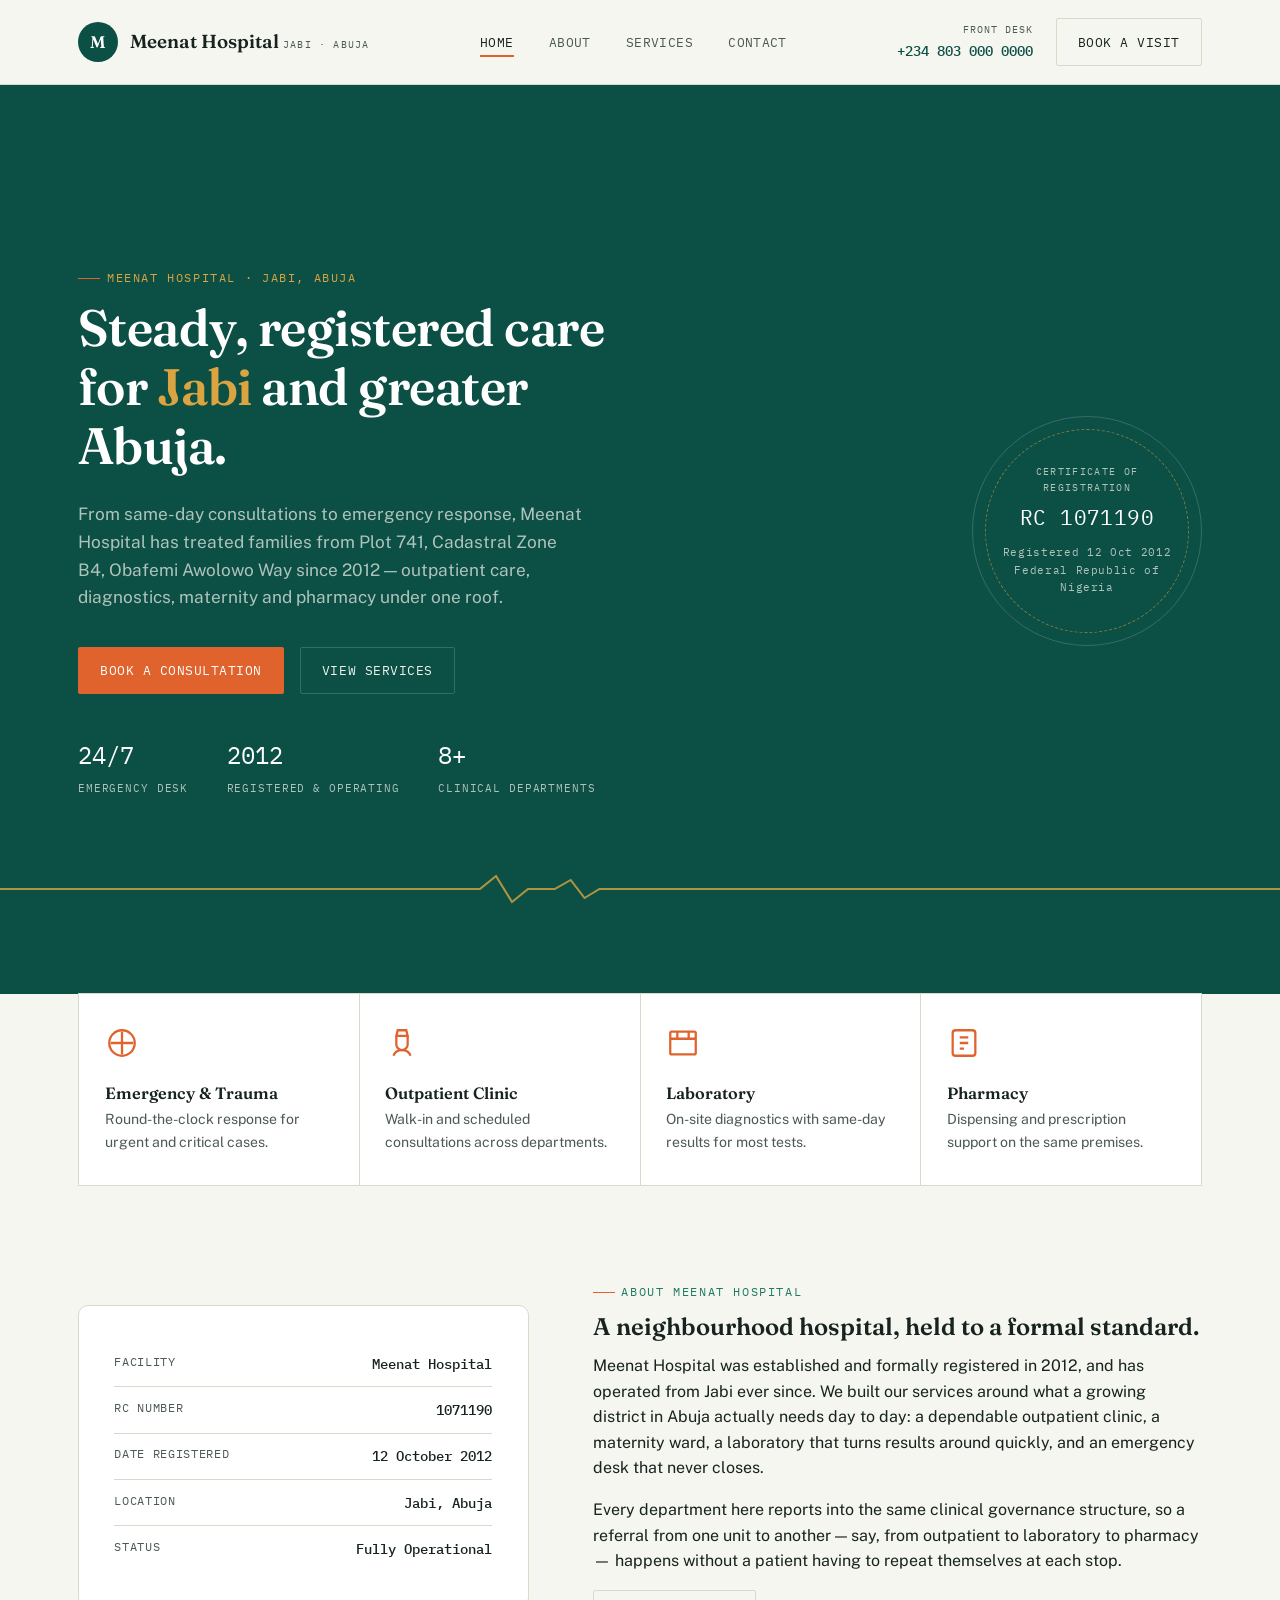
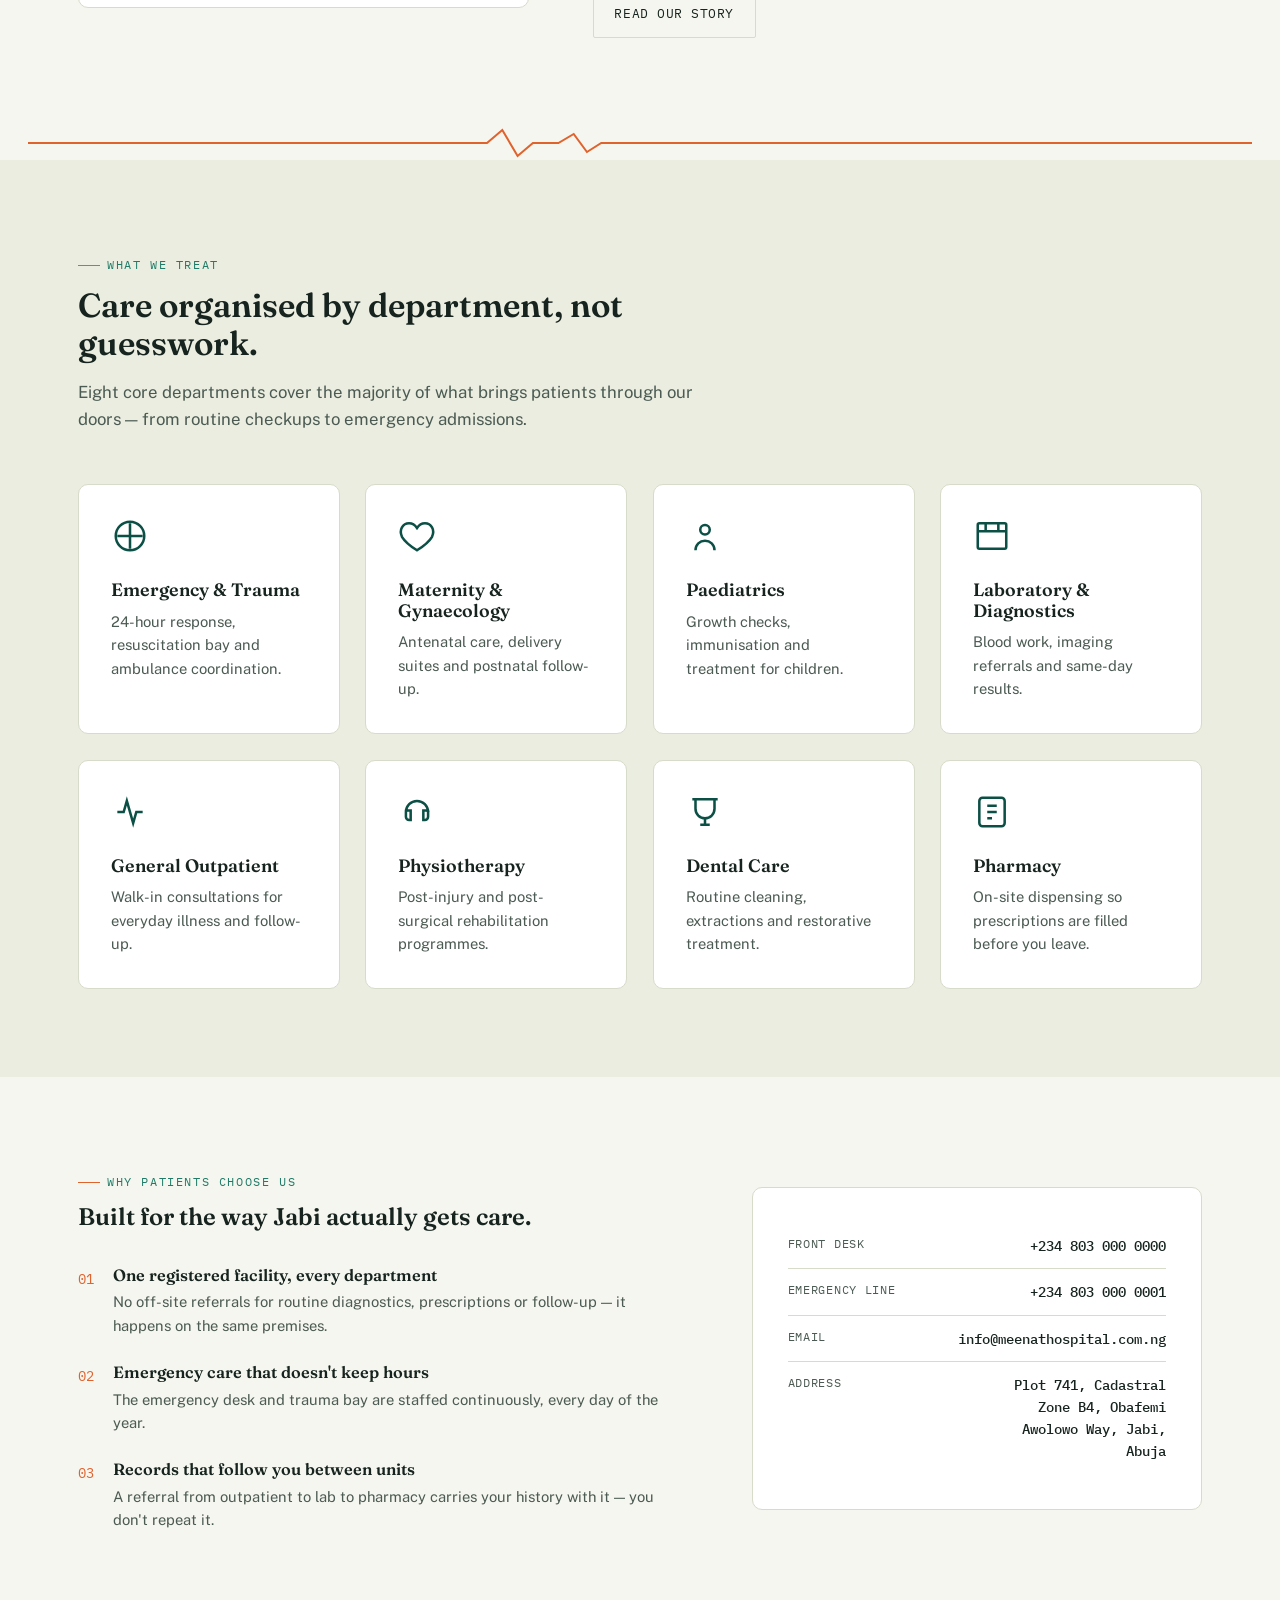
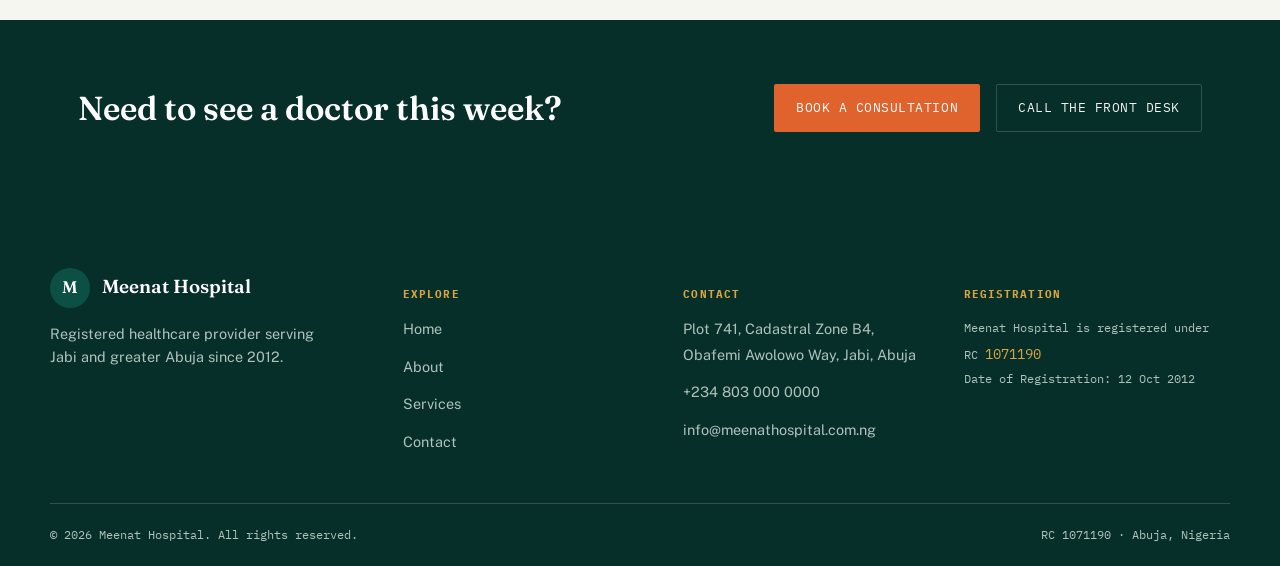
==== index.html @ 217bd92e "Add files via upload" ====
<!DOCTYPE html>
<html lang="en">
<head>
<meta charset="UTF-8">
<meta name="viewport" content="width=device-width, initial-scale=1.0">
<title>Meenat Hospital — Registered Healthcare in Jabi, Abuja</title>
<meta name="description" content="Meenat Hospital (RC 1071190) provides outpatient, emergency, maternity and diagnostic care from Plot 741, Cadastral Zone B4, Obafemi Awolowo Way, Jabi, Abuja.">
<link rel="preconnect" href="https://fonts.googleapis.com">
<link rel="preconnect" href="https://fonts.gstatic.com" crossorigin>
<link href="https://fonts.googleapis.com/css2?family=Fraunces:opsz,wght@9..144,500;9..144,600;9..144,700&family=Public+Sans:wght@400;500;600&family=IBM+Plex+Mono:wght@400;500&display=swap" rel="stylesheet">
<link rel="stylesheet" href="css/style.css">
</head>
<body>

<!-- ============ HEADER ============ -->
<header class="site-header">
  <div class="container">
    <a href="index.html" class="brand">
      <span class="brand-mark">M</span>
      <span class="brand-text">
        <span class="brand-name">Meenat Hospital</span>
        <span class="brand-sub">Jabi · Abuja</span>
      </span>
    </a>
    <nav class="main-nav" id="main-nav">
      <ul>
        <li><a href="index.html" aria-current="page">Home</a></li>
        <li><a href="about.html">About</a></li>
        <li><a href="services.html">Services</a></li>
        <li><a href="contact.html">Contact</a></li>
      </ul>
    </nav>
    <div class="header-actions">
      <div class="header-phone">
        <span class="label">Front Desk</span>
        <!-- PLACEHOLDER phone — replace with your real line -->
        <span class="value">+234 803 000 0000</span>
      </div>
      <a href="contact.html" class="btn btn-outline light">Book a Visit</a>
      <button class="nav-toggle" aria-label="Toggle menu" aria-expanded="false" aria-controls="main-nav">
        <span></span><span></span><span></span>
      </button>
    </div>
  </div>
</header>

<!-- ============ HERO ============ -->
<section class="hero">
  <div class="container">
    <div class="hero-copy">
      <span class="eyebrow on-deep">Meenat Hospital · Jabi, Abuja</span>
      <h1>Steady, registered care for <em>Jabi</em> and greater Abuja.</h1>
      <p class="hero-lede">From same-day consultations to emergency response, Meenat Hospital has treated families from Plot 741, Cadastral Zone B4, Obafemi Awolowo Way since 2012 — outpatient care, diagnostics, maternity and pharmacy under one roof.</p>
      <div class="hero-actions">
        <a href="contact.html" class="btn btn-primary">Book a Consultation</a>
        <a href="services.html" class="btn btn-outline">View Services</a>
      </div>
      <div class="hero-meta">
        <div><span class="n">24/7</span><span class="l">Emergency Desk</span></div>
        <div><span class="n">2012</span><span class="l">Registered &amp; Operating</span></div>
        <div><span class="n">8+</span><span class="l">Clinical Departments</span></div>
      </div>
    </div>
    <div class="hero-illustration">
      <div class="seal">
        <div class="seal-inner">
          <span class="top">Certificate of Registration</span>
          <span class="rc">RC 1071190</span>
          <span class="rule"></span>
          <span class="date">Registered 12 Oct 2012<br>Federal Republic of Nigeria</span>
        </div>
      </div>
    </div>
  </div>
  <div class="ecg-divider on-deep">
    <svg viewBox="0 0 1200 34" preserveAspectRatio="none"><path d="M0 17 H420 L450 17 L465 4 L480 30 L495 17 L520 17 L535 8 L548 26 L562 17 H1200" fill="none" stroke="currentColor" stroke-width="2"/></svg>
  </div>
</section>

<!-- ============ QUICK SERVICES STRIP ============ -->
<section style="padding:0;">
  <div class="container" style="padding-top:0;padding-bottom:0;">
    <div class="strip" style="transform:translateY(-1px);">
      <div class="strip-item">
        <svg class="ic" viewBox="0 0 24 24" fill="none" stroke="currentColor" stroke-width="1.6"><path d="M12 4v16M4 12h16"/><circle cx="12" cy="12" r="9"/></svg>
        <h4>Emergency &amp; Trauma</h4>
        <p>Round-the-clock response for urgent and critical cases.</p>
      </div>
      <div class="strip-item">
        <svg class="ic" viewBox="0 0 24 24" fill="none" stroke="currentColor" stroke-width="1.6"><path d="M9 3h6l1 4H8l1-4Z"/><path d="M8 7v6a4 4 0 0 0 8 0V7"/><path d="M6 21c1-3 3-4 6-4s5 1 6 4"/></svg>
        <h4>Outpatient Clinic</h4>
        <p>Walk-in and scheduled consultations across departments.</p>
      </div>
      <div class="strip-item">
        <svg class="ic" viewBox="0 0 24 24" fill="none" stroke="currentColor" stroke-width="1.6"><rect x="3" y="4" width="18" height="16" rx="1"/><path d="M3 9h18M8 4v5M16 4v5"/></svg>
        <h4>Laboratory</h4>
        <p>On-site diagnostics with same-day results for most tests.</p>
      </div>
      <div class="strip-item">
        <svg class="ic" viewBox="0 0 24 24" fill="none" stroke="currentColor" stroke-width="1.6"><rect x="4" y="3" width="16" height="18" rx="2"/><path d="M9 8h6M9 12h6M9 16h3"/></svg>
        <h4>Pharmacy</h4>
        <p>Dispensing and prescription support on the same premises.</p>
      </div>
    </div>
  </div>
</section>

<!-- ============ ABOUT PREVIEW ============ -->
<section>
  <div class="container split">
    <div class="split-visual">
      <div class="plaque">
        <div class="row"><span class="k">Facility</span><span class="v">Meenat Hospital</span></div>
        <div class="row"><span class="k">RC Number</span><span class="v">1071190</span></div>
        <div class="row"><span class="k">Date Registered</span><span class="v">12 October 2012</span></div>
        <div class="row"><span class="k">Location</span><span class="v">Jabi, Abuja</span></div>
        <div class="row"><span class="k">Status</span><span class="v">Fully Operational</span></div>
      </div>
    </div>
    <div class="split-content">
      <span class="eyebrow">About Meenat Hospital</span>
      <h2>A neighbourhood hospital, held to a formal standard.</h2>
      <p>Meenat Hospital was established and formally registered in 2012, and has operated from Jabi ever since. We built our services around what a growing district in Abuja actually needs day to day: a dependable outpatient clinic, a maternity ward, a laboratory that turns results around quickly, and an emergency desk that never closes.</p>
      <p>Every department here reports into the same clinical governance structure, so a referral from one unit to another — say, from outpatient to laboratory to pharmacy — happens without a patient having to repeat themselves at each stop.</p>
      <a href="about.html" class="btn btn-outline light">Read Our Story</a>
    </div>
  </div>
</section>

<div class="ecg-divider" style="padding:0 28px;"><svg viewBox="0 0 1200 34" preserveAspectRatio="none"><path d="M0 17 H420 L450 17 L465 4 L480 30 L495 17 L520 17 L535 8 L548 26 L562 17 H1200" fill="none" stroke="currentColor" stroke-width="2"/></svg></div>

<!-- ============ SERVICES GRID ============ -->
<section class="section-alt">
  <div class="container">
    <div class="section-head">
      <span class="eyebrow">What We Treat</span>
      <h2>Care organised by department, not guesswork.</h2>
      <p>Eight core departments cover the majority of what brings patients through our doors — from routine checkups to emergency admissions.</p>
    </div>
    <div class="grid grid-4">
      <div class="card">
        <svg class="ic" viewBox="0 0 24 24" fill="none" stroke="currentColor" stroke-width="1.6"><path d="M12 4v16M4 12h16"/><circle cx="12" cy="12" r="9"/></svg>
        <h3>Emergency &amp; Trauma</h3>
        <p>24-hour response, resuscitation bay and ambulance coordination.</p>
      </div>
      <div class="card">
        <svg class="ic" viewBox="0 0 24 24" fill="none" stroke="currentColor" stroke-width="1.6"><path d="M12 21s-7-4.35-9.5-8.5C.5 8 3 4 7 4c2 0 4 1.5 5 3 1-1.5 3-3 5-3 4 0 6.5 4 4.5 8.5C19 16.65 12 21 12 21Z"/></svg>
        <h3>Maternity &amp; Gynaecology</h3>
        <p>Antenatal care, delivery suites and postnatal follow-up.</p>
      </div>
      <div class="card">
        <svg class="ic" viewBox="0 0 24 24" fill="none" stroke="currentColor" stroke-width="1.6"><circle cx="12" cy="8" r="3"/><path d="M6 21c0-3.5 2.7-6 6-6s6 2.5 6 6"/></svg>
        <h3>Paediatrics</h3>
        <p>Growth checks, immunisation and treatment for children.</p>
      </div>
      <div class="card">
        <svg class="ic" viewBox="0 0 24 24" fill="none" stroke="currentColor" stroke-width="1.6"><rect x="3" y="4" width="18" height="16" rx="1"/><path d="M3 9h18M8 4v5M16 4v5"/></svg>
        <h3>Laboratory &amp; Diagnostics</h3>
        <p>Blood work, imaging referrals and same-day results.</p>
      </div>
      <div class="card">
        <svg class="ic" viewBox="0 0 24 24" fill="none" stroke="currentColor" stroke-width="1.6"><path d="M4 12h4l2-7 4 14 2-7h4"/></svg>
        <h3>General Outpatient</h3>
        <p>Walk-in consultations for everyday illness and follow-up.</p>
      </div>
      <div class="card">
        <svg class="ic" viewBox="0 0 24 24" fill="none" stroke="currentColor" stroke-width="1.6"><path d="M5 12a7 7 0 0 1 14 0M5 12v3a2 2 0 0 0 2 2h1v-6H6a1 1 0 0 0-1 1Z"/><path d="M19 12v3a2 2 0 0 1-2 2h-1v-6h2a1 1 0 0 1 1 1Z"/></svg>
        <h3>Physiotherapy</h3>
        <p>Post-injury and post-surgical rehabilitation programmes.</p>
      </div>
      <div class="card">
        <svg class="ic" viewBox="0 0 24 24" fill="none" stroke="currentColor" stroke-width="1.6"><path d="M4 4h16M6 4v6a6 6 0 0 0 12 0V4M9 20h6M12 16v4"/></svg>
        <h3>Dental Care</h3>
        <p>Routine cleaning, extractions and restorative treatment.</p>
      </div>
      <div class="card">
        <svg class="ic" viewBox="0 0 24 24" fill="none" stroke="currentColor" stroke-width="1.6"><rect x="4" y="3" width="16" height="18" rx="2"/><path d="M9 8h6M9 12h6M9 16h3"/></svg>
        <h3>Pharmacy</h3>
        <p>On-site dispensing so prescriptions are filled before you leave.</p>
      </div>
    </div>
  </div>
</section>

<!-- ============ WHY / VALUES ============ -->
<section>
  <div class="container split reverse">
    <div class="split-content">
      <span class="eyebrow">Why Patients Choose Us</span>
      <h2>Built for the way Jabi actually gets care.</h2>
      <div class="grid" style="margin-top:2.2rem; gap:1.6rem;">
        <div class="value">
          <span class="num">01</span>
          <div><h4>One registered facility, every department</h4><p>No off-site referrals for routine diagnostics, prescriptions or follow-up — it happens on the same premises.</p></div>
        </div>
        <div class="value">
          <span class="num">02</span>
          <div><h4>Emergency care that doesn't keep hours</h4><p>The emergency desk and trauma bay are staffed continuously, every day of the year.</p></div>
        </div>
        <div class="value">
          <span class="num">03</span>
          <div><h4>Records that follow you between units</h4><p>A referral from outpatient to lab to pharmacy carries your history with it — you don't repeat it.</p></div>
        </div>
      </div>
    </div>
    <div class="split-visual">
      <div class="plaque">
        <div class="row"><span class="k">Front Desk</span><span class="v">+234 803 000 0000</span></div>
        <div class="row"><span class="k">Emergency Line</span><span class="v">+234 803 000 0001</span></div>
        <div class="row"><span class="k">Email</span><span class="v">info@meenathospital.com.ng</span></div>
        <div class="row"><span class="k">Address</span><span class="v" style="max-width:190px;">Plot 741, Cadastral Zone B4, Obafemi Awolowo Way, Jabi, Abuja</span></div>
      </div>
    </div>
  </div>
</section>

<!-- ============ CTA BAND ============ -->
<section class="cta-band" style="padding:0;">
  <div class="container">
    <h2>Need to see a doctor this week?</h2>
    <div class="cta-band-actions">
      <a href="contact.html" class="btn btn-primary">Book a Consultation</a>
      <a href="tel:+2348030000000" class="btn btn-outline">Call the Front Desk</a>
    </div>
  </div>
</section>

<!-- ============ FOOTER ============ -->
<footer class="site-footer">
  <div class="container footer-top">
    <div class="footer-brand">
      <a href="index.html" class="brand"><span class="brand-mark">M</span><span class="brand-text"><span class="brand-name">Meenat Hospital</span></span></a>
      <p>Registered healthcare provider serving Jabi and greater Abuja since 2012.</p>
    </div>
    <div class="footer-col">
      <h5>Explore</h5>
      <ul>
        <li><a href="index.html">Home</a></li>
        <li><a href="about.html">About</a></li>
        <li><a href="services.html">Services</a></li>
        <li><a href="contact.html">Contact</a></li>
      </ul>
    </div>
    <div class="footer-col">
      <h5>Contact</h5>
      <ul>
        <li><span>Plot 741, Cadastral Zone B4,<br>Obafemi Awolowo Way, Jabi, Abuja</span></li>
        <li><a href="tel:+2348030000000">+234 803 000 0000</a></li>
        <li><a href="mailto:info@meenathospital.com.ng">info@meenathospital.com.ng</a></li>
      </ul>
    </div>
    <div class="footer-col">
      <h5>Registration</h5>
      <p class="footer-seal">Meenat Hospital is registered under<br>RC <span class="rc">1071190</span><br>Date of Registration: 12 Oct 2012</p>
    </div>
  </div>
  <div class="container footer-bottom">
    <span>© 2026 Meenat Hospital. All rights reserved.</span>
    <span>RC 1071190 · Abuja, Nigeria</span>
  </div>
</footer>

<script src="js/main.js"></script>
</body>
</html>
---- css/style.css ----
/* ============================================================
   MEENAT HOSPITAL — Design tokens
   Display: Fraunces / Body: Public Sans / Utility: IBM Plex Mono
   ============================================================ */

:root{
  --bg:            #F5F6EF;
  --bg-panel:      #FFFFFF;
  --bg-alt:        #EAEDE0;
  --bg-deep:       #0B4F45;
  --bg-deeper:     #072F29;

  --ink:           #16231E;
  --ink-soft:      #4B5A52;
  --ink-on-deep:   #EFF3EC;
  --ink-on-deep-soft: #AFC3BB;

  --primary:       #0B4F45;
  --primary-light: #1F7A67;
  --accent:        #E0632E;
  --accent-deep:   #B94A20;
  --gold:          #D9A441;

  --line:          #D7DBC9;
  --line-on-deep:  rgba(239,243,236,0.18);

  --font-display:  'Fraunces', Georgia, 'Times New Roman', serif;
  --font-body:     'Public Sans', -apple-system, BlinkMacSystemFont, 'Segoe UI', sans-serif;
  --font-mono:     'IBM Plex Mono', 'Courier New', monospace;

  --radius-sm: 4px;
  --radius-md: 10px;
  --container: 1180px;
}

*, *::before, *::after{ box-sizing:border-box; }
html{ scroll-behavior:smooth; }
body{
  margin:0;
  background:var(--bg);
  color:var(--ink);
  font-family:var(--font-body);
  font-size:16px;
  line-height:1.6;
  -webkit-font-smoothing:antialiased;
}
img{ max-width:100%; display:block; }
a{ color:inherit; text-decoration:none; }
ul{ margin:0; padding:0; list-style:none; }
h1,h2,h3,h4{ font-family:var(--font-display); margin:0 0 .5em; font-weight:600; line-height:1.15; color:var(--ink); }
p{ margin:0 0 1em; }
.container{ max-width:var(--container); margin:0 auto; padding:0 28px; }

:focus-visible{ outline:3px solid var(--accent); outline-offset:3px; }

@media (prefers-reduced-motion: reduce){
  *{ animation-duration:.001ms !important; animation-iteration-count:1 !important; transition-duration:.001ms !important; scroll-behavior:auto !important; }
}

/* -------------------- Eyebrow / mono labels -------------------- */
.eyebrow{
  font-family:var(--font-mono);
  font-size:.72rem;
  letter-spacing:.14em;
  text-transform:uppercase;
  color:var(--primary-light);
  display:inline-flex;
  align-items:center;
  gap:.6em;
  margin-bottom:1em;
}
.eyebrow::before{
  content:"";
  width:22px; height:1px;
  background:var(--accent);
  display:inline-block;
}
.eyebrow.on-deep{ color:var(--gold); }

/* -------------------- Buttons -------------------- */
.btn{
  display:inline-flex;
  align-items:center;
  gap:.6em;
  font-family:var(--font-mono);
  font-size:.82rem;
  letter-spacing:.04em;
  text-transform:uppercase;
  padding:.95em 1.6em;
  border-radius:2px;
  border:1px solid transparent;
  cursor:pointer;
  transition:transform .15s ease, background .15s ease, color .15s ease, border-color .15s ease;
}
.btn-primary{ background:var(--accent); color:#fff; }
.btn-primary:hover{ background:var(--accent-deep); transform:translateY(-1px); }
.btn-outline{ background:transparent; border-color:var(--line-on-deep); color:var(--ink-on-deep); }
.btn-outline:hover{ border-color:var(--gold); color:var(--gold); }
.btn-outline.light{ border-color:var(--line); color:var(--ink); }
.btn-outline.light:hover{ border-color:var(--primary); color:var(--primary); }

/* ============================================================
   HEADER
   ============================================================ */
.site-header{
  position:sticky; top:0; z-index:50;
  background:rgba(245,246,239,0.92);
  backdrop-filter:blur(8px);
  border-bottom:1px solid var(--line);
}
.site-header .container{
  display:flex; align-items:center; justify-content:space-between;
  height:84px;
}
.brand{ display:flex; align-items:center; gap:12px; }
.brand-mark{
  width:40px; height:40px; border-radius:50%;
  background:var(--primary);
  color:#fff;
  display:flex; align-items:center; justify-content:center;
  font-family:var(--font-display); font-weight:600; font-size:1.05rem;
  flex-shrink:0;
}
.brand-text{ line-height:1.1; }
.brand-name{ font-family:var(--font-display); font-weight:600; font-size:1.18rem; color:var(--ink); }
.brand-sub{ font-family:var(--font-mono); font-size:.63rem; letter-spacing:.12em; text-transform:uppercase; color:var(--ink-soft); }

.main-nav ul{ display:flex; gap:2.2rem; align-items:center; }
.main-nav a{
  font-family:var(--font-mono); font-size:.8rem; letter-spacing:.03em; text-transform:uppercase;
  color:var(--ink-soft);
  position:relative;
  padding:6px 0;
}
.main-nav a::after{
  content:""; position:absolute; left:0; bottom:0; height:2px; width:0;
  background:var(--accent); transition:width .2s ease;
}
.main-nav a:hover, .main-nav a[aria-current="page"]{ color:var(--ink); }
.main-nav a:hover::after, .main-nav a[aria-current="page"]::after{ width:100%; }

.header-actions{ display:flex; align-items:center; gap:1.4rem; }
.header-phone{ display:flex; flex-direction:column; text-align:right; }
.header-phone .label{ font-family:var(--font-mono); font-size:.63rem; letter-spacing:.1em; text-transform:uppercase; color:var(--ink-soft); }
.header-phone .value{ font-family:var(--font-mono); font-size:.9rem; color:var(--primary); font-weight:500; }

.nav-toggle{
  display:none; background:none; border:none; cursor:pointer;
  width:38px; height:38px; padding:8px; flex-direction:column; justify-content:space-between;
}
.nav-toggle span{ display:block; height:2px; background:var(--ink); border-radius:2px; }

@media (max-width: 900px){
  .main-nav{
    position:fixed; inset:84px 0 0 0; background:var(--bg);
    transform:translateX(100%); transition:transform .25s ease;
    overflow-y:auto; border-top:1px solid var(--line);
  }
  .main-nav.open{ transform:translateX(0); }
  .main-nav ul{ flex-direction:column; align-items:flex-start; gap:0; padding:24px 28px; }
  .main-nav li{ width:100%; border-bottom:1px solid var(--line); }
  .main-nav a{ display:block; padding:18px 0; font-size:.95rem; }
  .header-phone{ display:none; }
  .nav-toggle{ display:flex; }
}

/* ============================================================
   ECG DIVIDER — signature motif
   ============================================================ */
.ecg-divider{
  width:100%; height:34px; overflow:hidden;
  color:var(--accent);
}
.ecg-divider svg{ width:100%; height:100%; display:block; }
.ecg-divider.on-deep{ color:var(--gold); opacity:.8; }

/* ============================================================
   HERO
   ============================================================ */
.hero{
  background:var(--bg-deep);
  color:var(--ink-on-deep);
  position:relative;
  overflow:hidden;
}
.hero .container{
  display:grid; grid-template-columns:1.1fr .9fr; gap:64px; align-items:center;
  padding-top:88px; padding-bottom:72px;
}
.hero h1{
  color:#fff; font-size:clamp(2.3rem, 4vw, 3.4rem); letter-spacing:-.01em;
}
.hero h1 em{ color:var(--gold); font-style:normal; }
.hero-lede{ font-size:1.08rem; color:var(--ink-on-deep-soft); max-width:46ch; margin-bottom:2em;}
.hero-actions{ display:flex; gap:1rem; flex-wrap:wrap; margin-bottom:2.6em; }

.hero-meta{ display:flex; gap:2.4rem; flex-wrap:wrap; }
.hero-meta div{ font-family:var(--font-mono); }
.hero-meta .n{ font-size:1.5rem; color:#fff; display:block; }
.hero-meta .l{ font-size:.68rem; letter-spacing:.08em; text-transform:uppercase; color:var(--ink-on-deep-soft); }

/* Seal badge — signature element */
.seal{
  width:230px; height:230px;
  border:1px solid var(--line-on-deep);
  border-radius:50%;
  display:flex; align-items:center; justify-content:center;
  position:relative;
  margin-left:auto;
  flex-shrink:0;
}
.seal::before{
  content:"";
  position:absolute; inset:12px;
  border:1px dashed rgba(217,164,65,0.55);
  border-radius:50%;
}
.seal-inner{
  text-align:center; font-family:var(--font-mono); color:var(--gold);
  padding:0 22px;
}
.seal-inner .top{ font-size:.6rem; letter-spacing:.14em; text-transform:uppercase; display:block; margin-bottom:.6em; color:var(--ink-on-deep-soft); }
.seal-inner .rc{ font-size:1.3rem; color:#fff; display:block; letter-spacing:.02em; margin-bottom:.5em; }
.seal-inner .date{ font-size:.68rem; letter-spacing:.06em; display:block; color:var(--ink-on-deep-soft); }
.seal-inner .rule{ width:34px; height:1px; background:var(--gold); margin:.6em auto; opacity:.6; }

.hero-illustration{ position:relative; }

@media (max-width:960px){
  .hero .container{ grid-template-columns:1fr; padding-top:56px; padding-bottom:48px; gap:40px; }
  .seal{ margin:0 auto; width:190px; height:190px; }
  .hero-meta{ gap:1.6rem; }
}

/* Page hero (interior pages, shorter) */
.page-hero{
  background:var(--bg-deep); color:var(--ink-on-deep);
}
.page-hero .container{ padding:64px 28px 56px; }
.page-hero h1{ color:#fff; font-size:clamp(2rem,3.4vw,2.8rem); max-width:22ch; }
.page-hero p{ color:var(--ink-on-deep-soft); max-width:58ch; font-size:1.05rem; }
.breadcrumb{ font-family:var(--font-mono); font-size:.72rem; letter-spacing:.08em; text-transform:uppercase; color:var(--ink-on-deep-soft); margin-bottom:1.4em; }
.breadcrumb a{ color:var(--gold); }
.breadcrumb a:hover{ text-decoration:underline; }

/* ============================================================
   SECTIONS — general
   ============================================================ */
section{ padding:88px 0; }
.section-alt{ background:var(--bg-alt); }
.section-head{ max-width:640px; margin-bottom:3.2rem; }
.section-head h2{ font-size:clamp(1.7rem,2.6vw,2.3rem); }
.section-head p{ color:var(--ink-soft); font-size:1.05rem; }
.section-head.center{ margin-left:auto; margin-right:auto; text-align:center; }

@media (max-width:700px){
  section{ padding:56px 0; }
}

/* -------------------- Stat / quick-service strip -------------------- */
.strip{
  display:grid; grid-template-columns:repeat(4,1fr); gap:1px;
  background:var(--line); border:1px solid var(--line);
}
.strip-item{
  background:var(--bg-panel); padding:2rem 1.6rem;
}
.strip-item .ic{ width:34px; height:34px; color:var(--accent); margin-bottom:1em; }
.strip-item h4{ font-size:1.02rem; margin-bottom:.35em; }
.strip-item p{ font-size:.88rem; color:var(--ink-soft); margin:0; }
@media (max-width:900px){ .strip{ grid-template-columns:repeat(2,1fr); } }
@media (max-width:520px){ .strip{ grid-template-columns:1fr; } }

/* -------------------- About preview / split -------------------- */
.split{ display:grid; grid-template-columns:.85fr 1.15fr; gap:64px; align-items:center; }
.split.reverse{ grid-template-columns:1.15fr .85fr; }
.split.reverse .split-visual{ order:2; }
@media (max-width:900px){
  .split, .split.reverse{ grid-template-columns:1fr; gap:40px; }
  .split.reverse .split-visual{ order:0; }
}

.plaque{
  background:var(--bg-panel); border:1px solid var(--line); border-radius:var(--radius-md);
  padding:2.2rem; position:relative;
}
.plaque .row{ display:flex; justify-content:space-between; padding:.85em 0; border-bottom:1px solid var(--line); font-family:var(--font-mono); font-size:.86rem; }
.plaque .row:last-child{ border-bottom:none; }
.plaque .row .k{ color:var(--ink-soft); text-transform:uppercase; letter-spacing:.06em; font-size:.72rem; }
.plaque .row .v{ color:var(--ink); font-weight:500; text-align:right; }

/* -------------------- Cards: services / values -------------------- */
.grid{ display:grid; gap:1.6rem; }
.grid-3{ grid-template-columns:repeat(3,1fr); }
.grid-4{ grid-template-columns:repeat(4,1fr); }
@media (max-width:900px){ .grid-3,.grid-4{ grid-template-columns:repeat(2,1fr); } }
@media (max-width:560px){ .grid-3,.grid-4{ grid-template-columns:1fr; } }

.card{
  background:var(--bg-panel); border:1px solid var(--line); border-radius:var(--radius-md);
  padding:2rem; transition:border-color .2s ease, transform .2s ease;
}
.card:hover{ border-color:var(--primary-light); transform:translateY(-3px); }
.card .ic{ width:38px; height:38px; color:var(--primary); margin-bottom:1.1em; }
.card h3{ font-size:1.12rem; margin-bottom:.5em; }
.card p{ color:var(--ink-soft); font-size:.92rem; margin:0; }
.card .tag{ font-family:var(--font-mono); font-size:.65rem; letter-spacing:.1em; text-transform:uppercase; color:var(--accent); display:block; margin-bottom:.9em; }

/* -------------------- Timeline (about) -------------------- */
.timeline{ border-left:1px solid var(--line); padding-left:2.4rem; display:flex; flex-direction:column; gap:2.4rem; }
.timeline-item{ position:relative; }
.timeline-item::before{
  content:""; position:absolute; left:-2.55rem; top:.3rem;
  width:10px; height:10px; border-radius:50%; background:var(--accent); border:2px solid var(--bg);
  box-shadow:0 0 0 1px var(--accent);
}
.timeline-item .yr{ font-family:var(--font-mono); font-size:.8rem; color:var(--primary-light); letter-spacing:.06em; }
.timeline-item h4{ margin:.35em 0 .35em; font-size:1.08rem; }
.timeline-item p{ color:var(--ink-soft); margin:0; max-width:56ch; }

/* -------------------- Values grid -------------------- */
.value{ display:flex; gap:1.2rem; }
.value .num{ font-family:var(--font-mono); font-size:.85rem; color:var(--accent); flex-shrink:0; padding-top:.2em; }
.value h4{ font-size:1.02rem; margin-bottom:.35em; }
.value p{ color:var(--ink-soft); font-size:.92rem; margin:0; }

/* -------------------- CTA band -------------------- */
.cta-band{
  background:var(--bg-deeper); color:var(--ink-on-deep);
}
.cta-band .container{ padding:64px 28px; display:flex; align-items:center; justify-content:space-between; gap:2rem; flex-wrap:wrap; }
.cta-band h2{ color:#fff; font-size:clamp(1.5rem,2.6vw,2.1rem); margin:0; max-width:26ch; }
.cta-band-actions{ display:flex; gap:1rem; flex-wrap:wrap; }

/* ============================================================
   CONTACT PAGE
   ============================================================ */
.contact-grid{ display:grid; grid-template-columns:.9fr 1.1fr; gap:64px; }
@media (max-width:900px){ .contact-grid{ grid-template-columns:1fr; } }

.info-list{ display:flex; flex-direction:column; gap:1.8rem; }
.info-item{ display:flex; gap:1.1rem; }
.info-item .ic{ width:26px; height:26px; color:var(--accent); flex-shrink:0; margin-top:.15em; }
.info-item .k{ font-family:var(--font-mono); font-size:.68rem; letter-spacing:.1em; text-transform:uppercase; color:var(--ink-soft); margin-bottom:.3em; display:block; }
.info-item .v{ font-size:1.02rem; }
.info-item .v small{ display:block; color:var(--ink-soft); font-size:.82rem; margin-top:.2em; }

.map-frame{
  border:1px solid var(--line); border-radius:var(--radius-md); overflow:hidden;
  height:280px; margin-top:2rem;
}
.map-frame iframe{ width:100%; height:100%; border:0; filter:grayscale(0.15) contrast(1.02); }

.form-panel{ background:var(--bg-panel); border:1px solid var(--line); border-radius:var(--radius-md); padding:2.4rem; }
.form-row{ display:grid; grid-template-columns:1fr 1fr; gap:1.2rem; }
@media (max-width:520px){ .form-row{ grid-template-columns:1fr; } }
.field{ margin-bottom:1.3rem; }
.field label{ display:block; font-family:var(--font-mono); font-size:.7rem; letter-spacing:.08em; text-transform:uppercase; color:var(--ink-soft); margin-bottom:.55em; }
.field input, .field select, .field textarea{
  width:100%; padding:.85em 1em; border:1px solid var(--line); border-radius:4px;
  background:var(--bg); font-family:var(--font-body); font-size:.95rem; color:var(--ink);
}
.field textarea{ resize:vertical; min-height:120px; }
.field input:focus, .field select:focus, .field textarea:focus{ outline:none; border-color:var(--primary); background:#fff; }
.form-note{ font-size:.82rem; color:var(--ink-soft); margin-top:1rem; }

.hours-table{ width:100%; border-collapse:collapse; margin-top:.5rem; }
.hours-table tr{ border-bottom:1px solid var(--line); }
.hours-table tr:last-child{ border-bottom:none; }
.hours-table td{ padding:.7em 0; font-size:.92rem; }
.hours-table td:first-child{ color:var(--ink-soft); font-family:var(--font-mono); font-size:.78rem; text-transform:uppercase; letter-spacing:.05em; }
.hours-table td:last-child{ text-align:right; font-weight:500; }
.hours-table tr.now td{ color:var(--primary); font-weight:600; }

/* ============================================================
   FOOTER
   ============================================================ */
.site-footer{ background:var(--bg-deeper); color:var(--ink-on-deep-soft); }
.footer-top{ padding:72px 0 48px; display:grid; grid-template-columns:1.3fr 1fr 1fr 1.1fr; gap:2.4rem; }
@media (max-width:900px){ .footer-top{ grid-template-columns:1fr 1fr; } }
@media (max-width:560px){ .footer-top{ grid-template-columns:1fr; } }
.footer-brand .brand-name{ color:#fff; }
.footer-brand p{ max-width:32ch; margin-top:1em; font-size:.9rem; }
.footer-col h5{ font-family:var(--font-mono); font-size:.68rem; letter-spacing:.1em; text-transform:uppercase; color:var(--gold); margin-bottom:1.2em; }
.footer-col ul{ display:flex; flex-direction:column; gap:.75em; }
.footer-col a, .footer-col span{ font-size:.9rem; }
.footer-col a:hover{ color:#fff; }
.footer-seal{ font-family:var(--font-mono); font-size:.78rem; line-height:1.9; }
.footer-seal .rc{ color:var(--gold); }
.footer-bottom{
  border-top:1px solid var(--line-on-deep); padding:22px 0; font-family:var(--font-mono); font-size:.72rem;
  display:flex; justify-content:space-between; flex-wrap:wrap; gap:.8rem; color:var(--ink-on-deep-soft);
}

/* -------------------- Utility -------------------- */
.center{ text-align:center; }
.mt-0{ margin-top:0; }
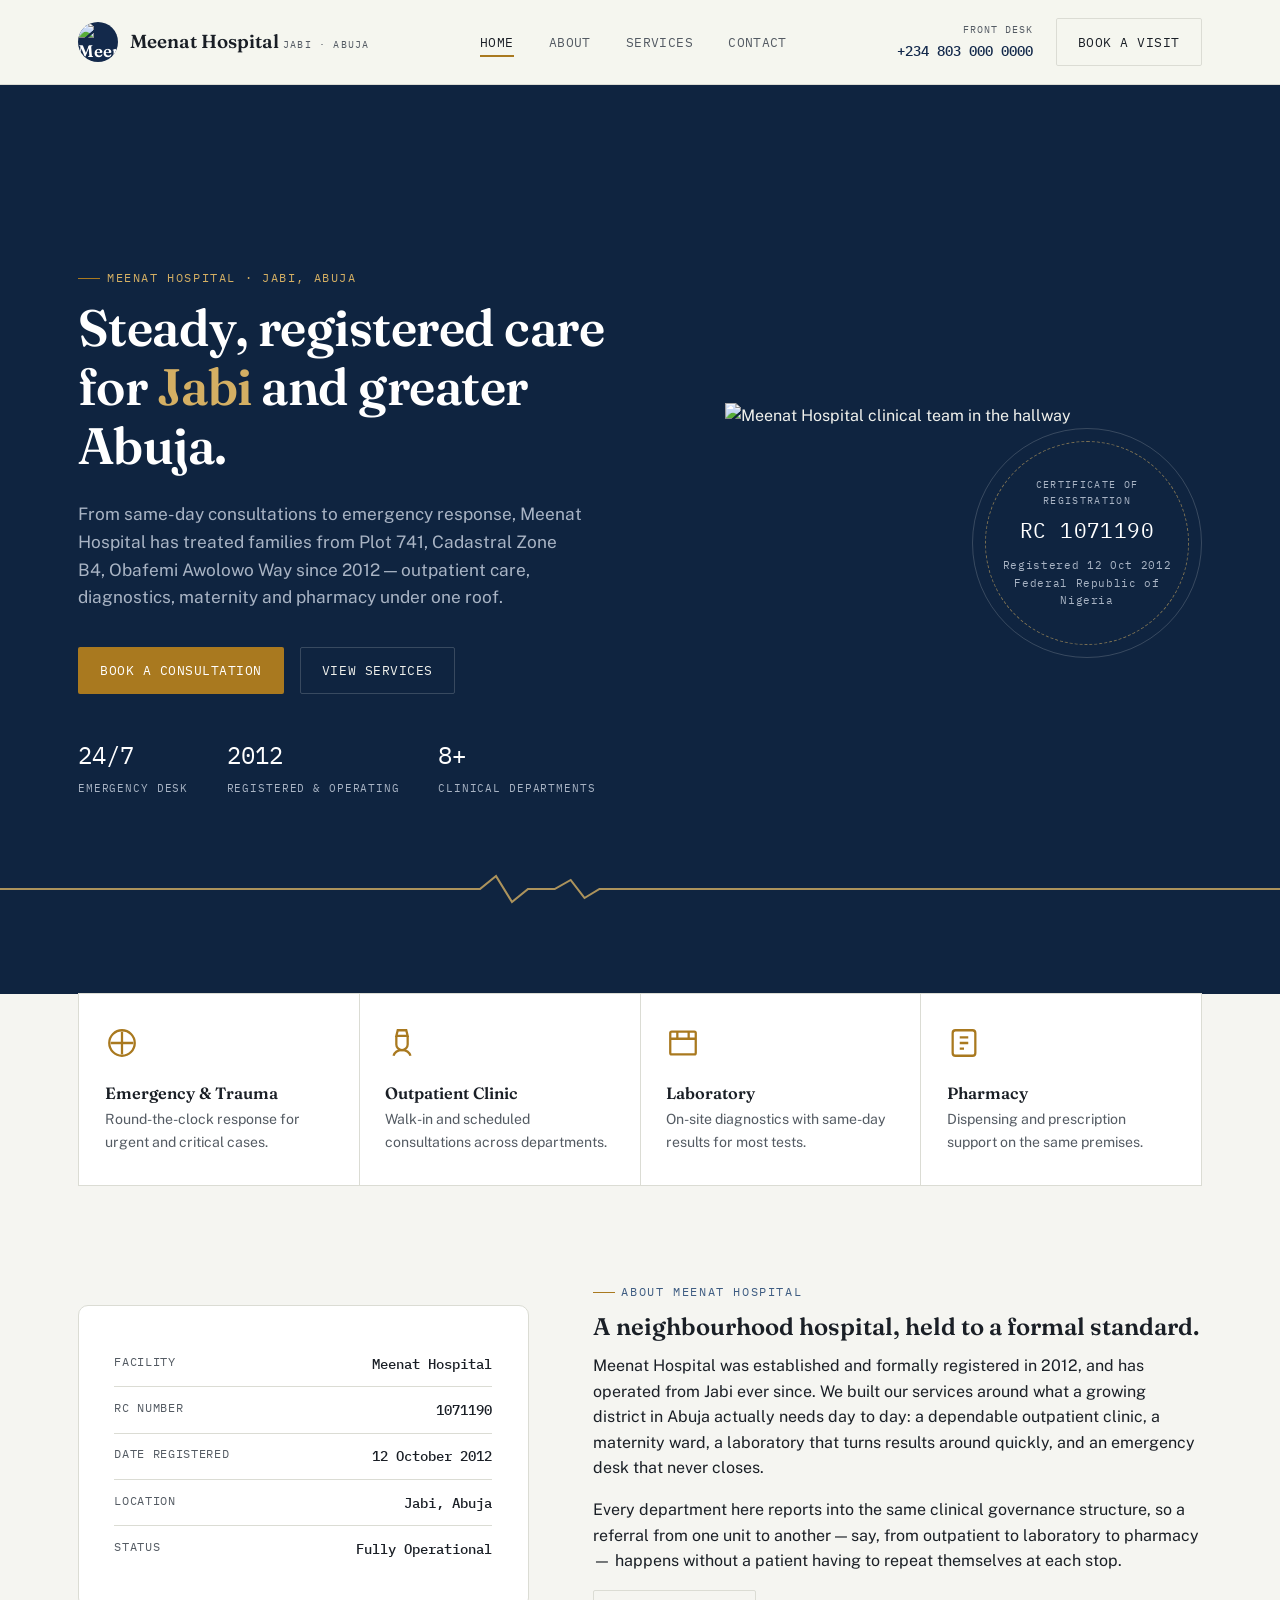
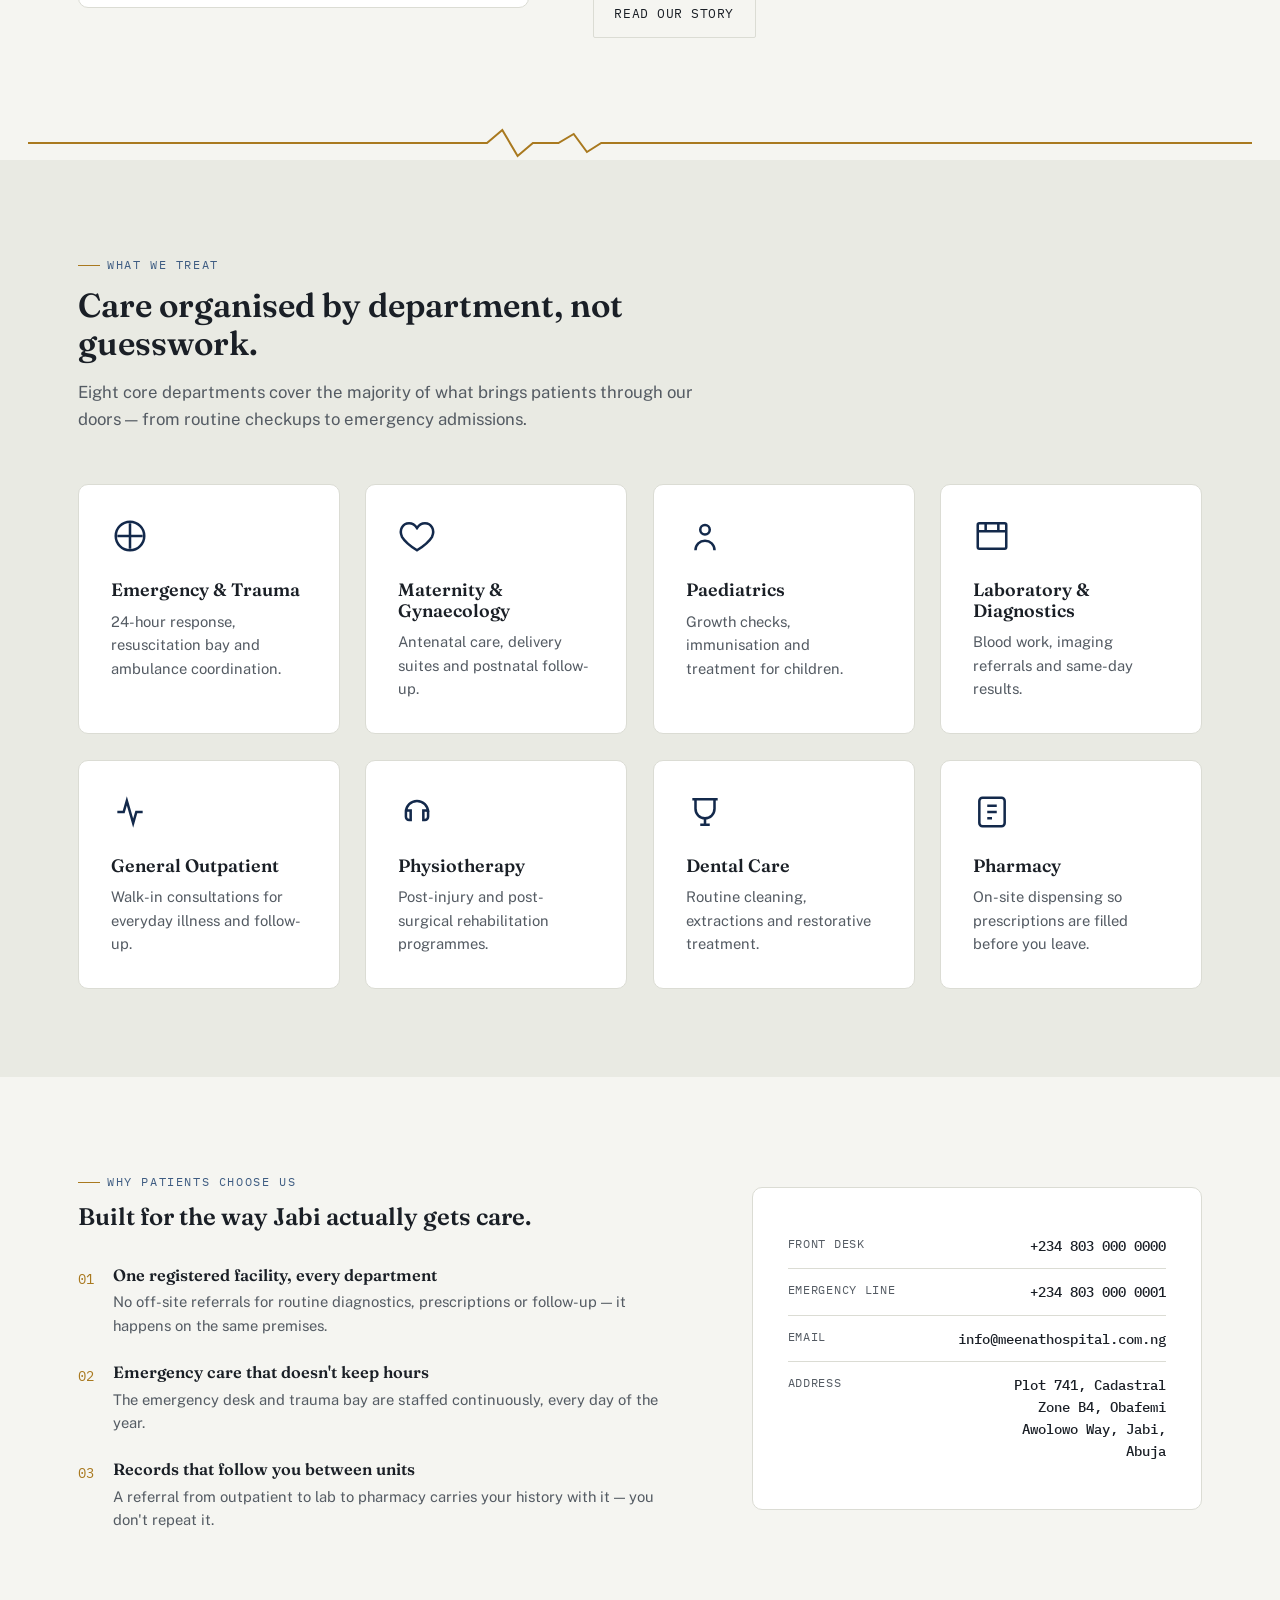
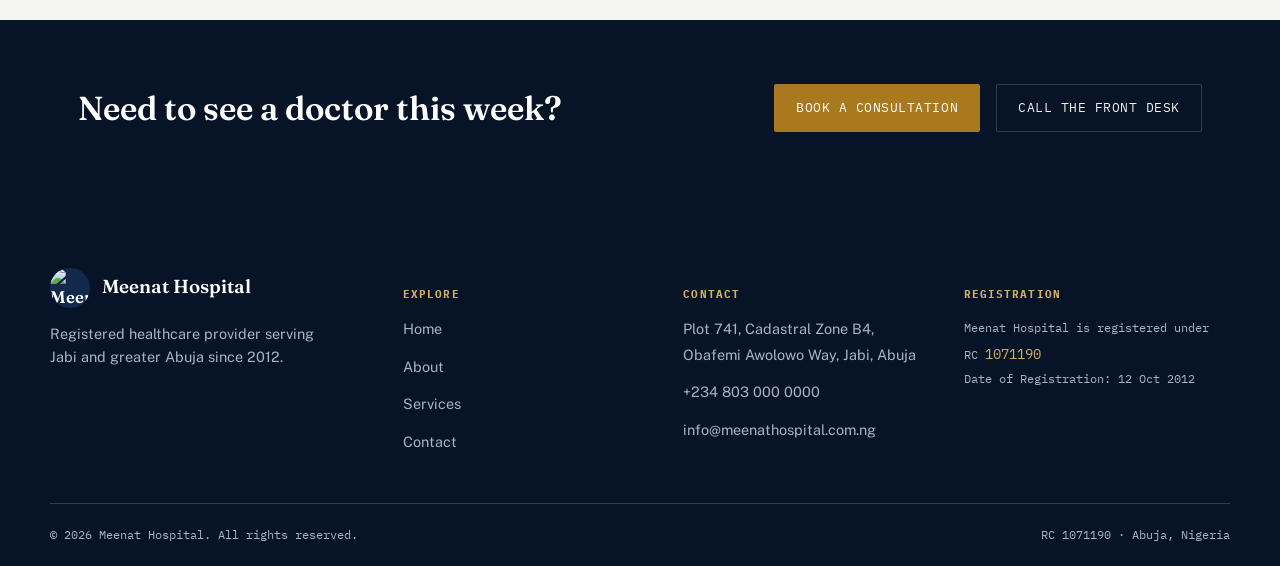
==== commit d531cc00: "new" ====
--- a/index.html
+++ b/index.html
@@ -8,6 +8,7 @@
 <link rel="preconnect" href="https://fonts.googleapis.com">
 <link rel="preconnect" href="https://fonts.gstatic.com" crossorigin>
 <link href="https://fonts.googleapis.com/css2?family=Fraunces:opsz,wght@9..144,500;9..144,600;9..144,700&family=Public+Sans:wght@400;500;600&family=IBM+Plex+Mono:wght@400;500&display=swap" rel="stylesheet">
+<link rel="icon" type="image/svg+xml" href="assets/favicon.svg">
 <link rel="stylesheet" href="css/style.css">
 </head>
 <body>
@@ -16,7 +17,7 @@
 <header class="site-header">
   <div class="container">
     <a href="index.html" class="brand">
-      <span class="brand-mark">M</span>
+      <img src="assets/logo-mark.svg" alt="Meenat Hospital emblem" class="brand-mark">
       <span class="brand-text">
         <span class="brand-name">Meenat Hospital</span>
         <span class="brand-sub">Jabi · Abuja</span>
@@ -62,6 +63,9 @@
       </div>
     </div>
     <div class="hero-illustration">
+      <div class="hero-photo-frame">
+        <img src="assets/images/clinical-team.jpg" alt="Meenat Hospital clinical team in the hallway">
+      </div>
       <div class="seal">
         <div class="seal-inner">
           <span class="top">Certificate of Registration</span>
@@ -229,7 +233,7 @@
 <footer class="site-footer">
   <div class="container footer-top">
     <div class="footer-brand">
-      <a href="index.html" class="brand"><span class="brand-mark">M</span><span class="brand-text"><span class="brand-name">Meenat Hospital</span></span></a>
+      <a href="index.html" class="brand"><img src="assets/logo-mark.svg" alt="Meenat Hospital emblem" class="brand-mark"><span class="brand-text"><span class="brand-name">Meenat Hospital</span></span></a>
       <p>Registered healthcare provider serving Jabi and greater Abuja since 2012.</p>
     </div>
     <div class="footer-col">
--- a/css/style.css
+++ b/css/style.css
@@ -4,25 +4,25 @@
    ============================================================ */
 
 :root{
-  --bg:            #F5F6EF;
+  --bg:            #F5F5F1;
   --bg-panel:      #FFFFFF;
-  --bg-alt:        #EAEDE0;
-  --bg-deep:       #0B4F45;
-  --bg-deeper:     #072F29;
-
-  --ink:           #16231E;
-  --ink-soft:      #4B5A52;
-  --ink-on-deep:   #EFF3EC;
-  --ink-on-deep-soft: #AFC3BB;
-
-  --primary:       #0B4F45;
-  --primary-light: #1F7A67;
-  --accent:        #E0632E;
-  --accent-deep:   #B94A20;
-  --gold:          #D9A441;
-
-  --line:          #D7DBC9;
-  --line-on-deep:  rgba(239,243,236,0.18);
+  --bg-alt:        #E9EAE3;
+  --bg-deep:       #0F2440;
+  --bg-deeper:     #071427;
+
+  --ink:           #1A1F26;
+  --ink-soft:      #545B63;
+  --ink-on-deep:   #F0F1EC;
+  --ink-on-deep-soft: #A9B4C4;
+
+  --primary:       #13294B;
+  --primary-light: #3E5C82;
+  --accent:        #A9791F;
+  --accent-deep:   #8B611A;
+  --gold:          #D4AF63;
+
+  --line:          #DBDCD4;
+  --line-on-deep:  rgba(240,241,236,0.18);
 
   --font-display:  'Fraunces', Georgia, 'Times New Roman', serif;
   --font-body:     'Public Sans', -apple-system, BlinkMacSystemFont, 'Segoe UI', sans-serif;
@@ -212,7 +212,7 @@
 .seal::before{
   content:"";
   position:absolute; inset:12px;
-  border:1px dashed rgba(217,164,65,0.55);
+  border:1px dashed rgba(212,175,99,0.55);
   border-radius:50%;
 }
 .seal-inner{
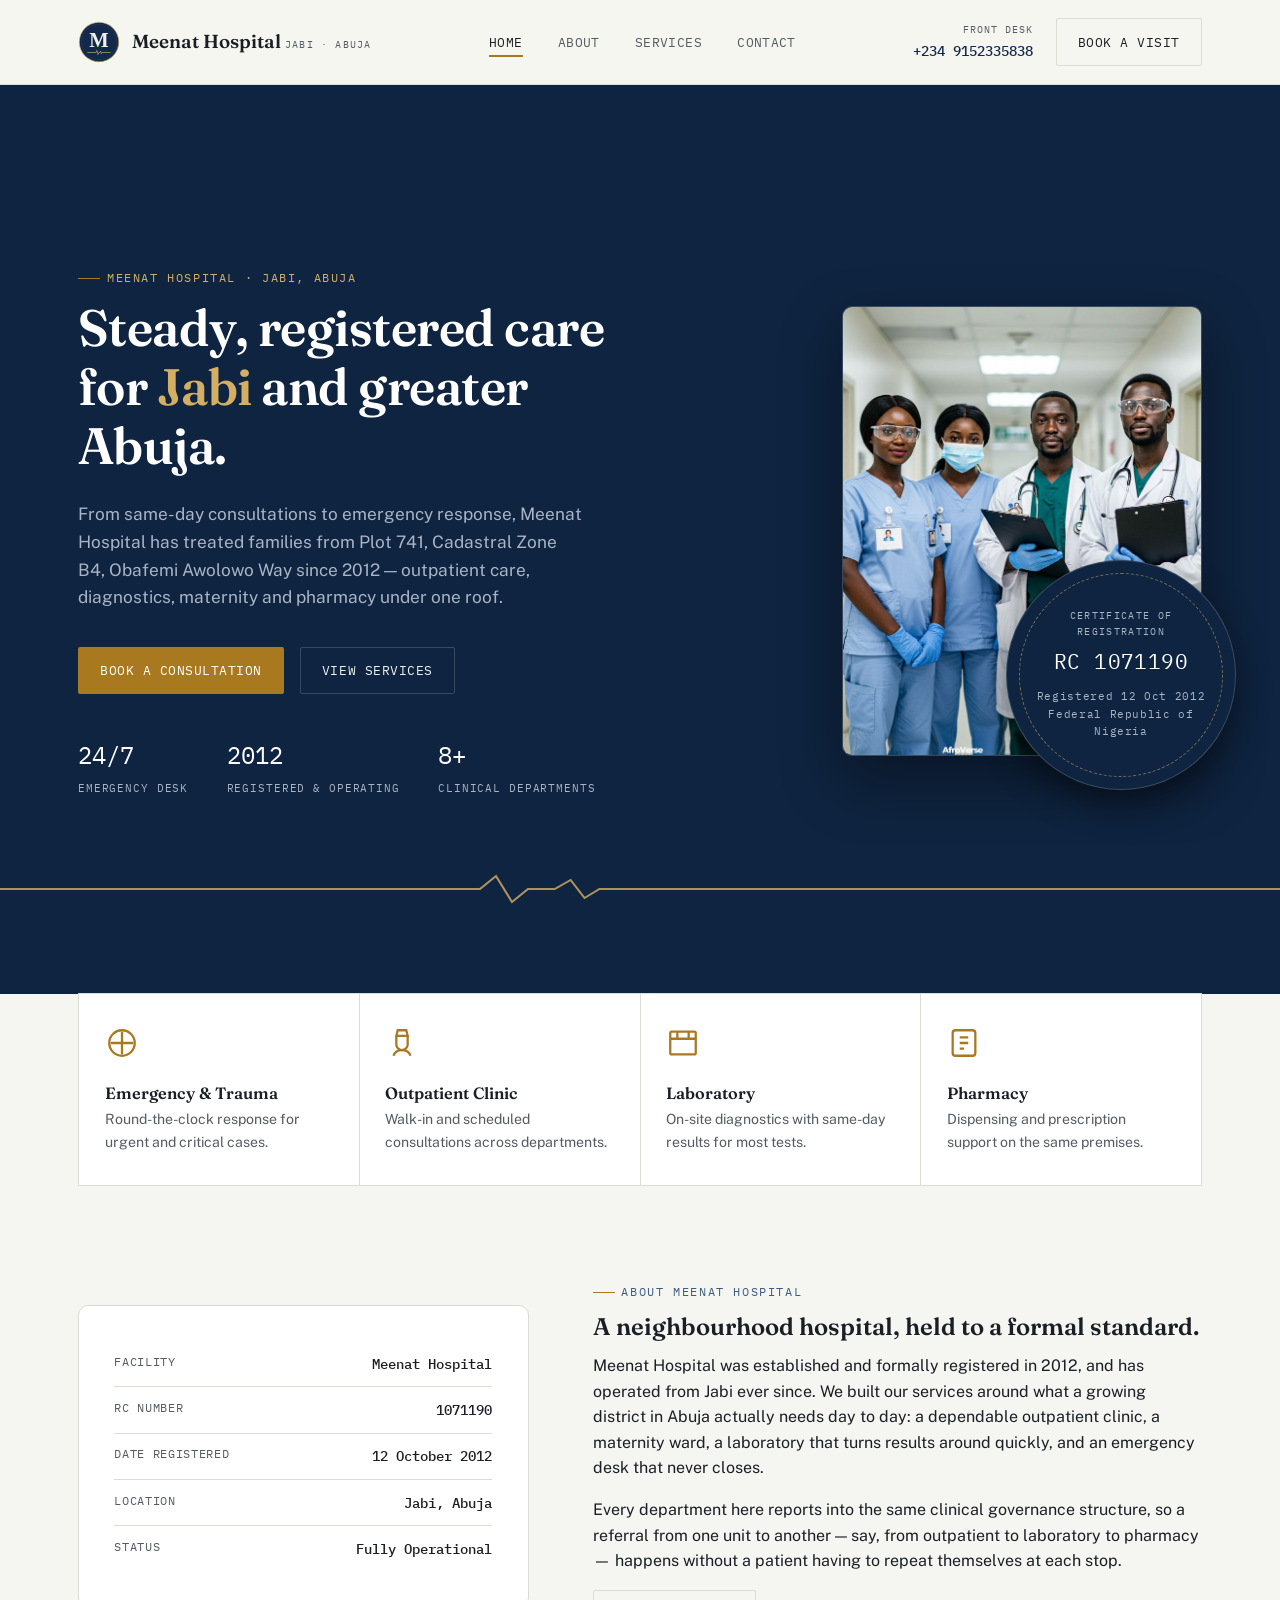
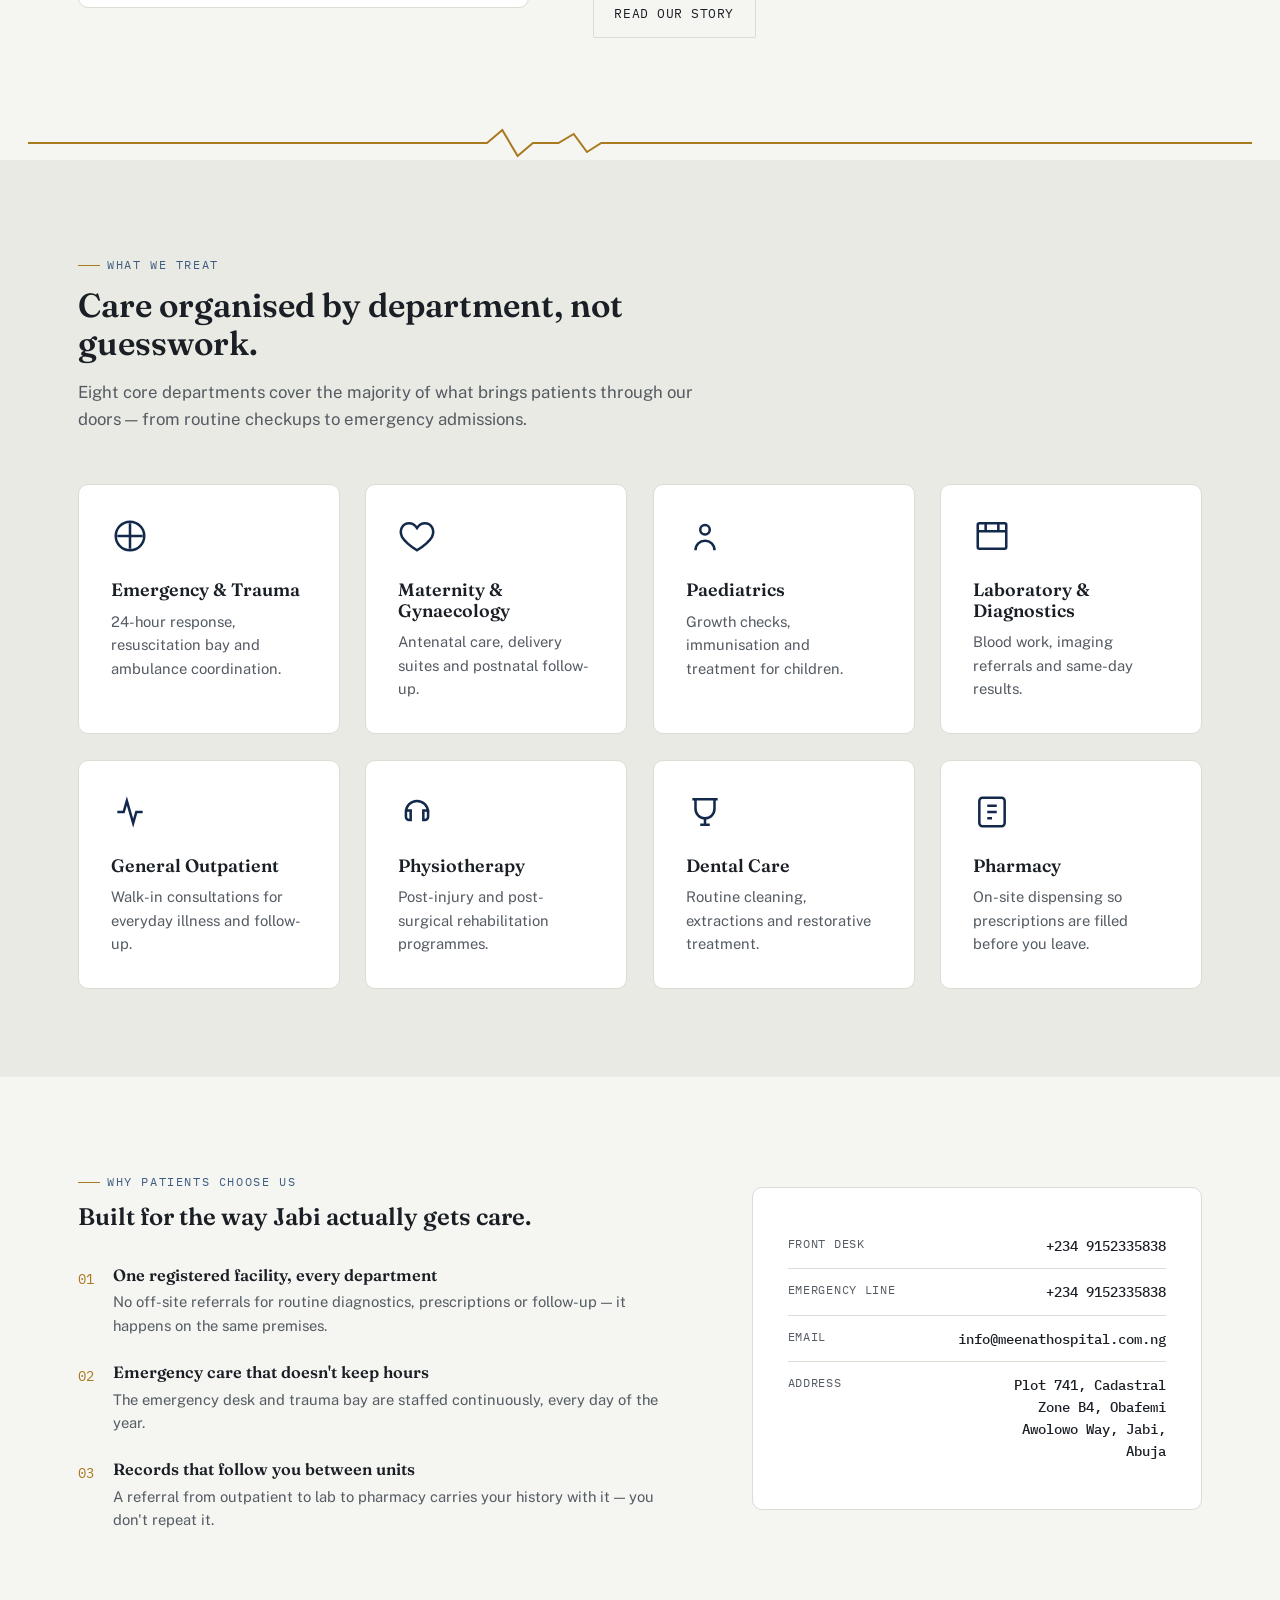
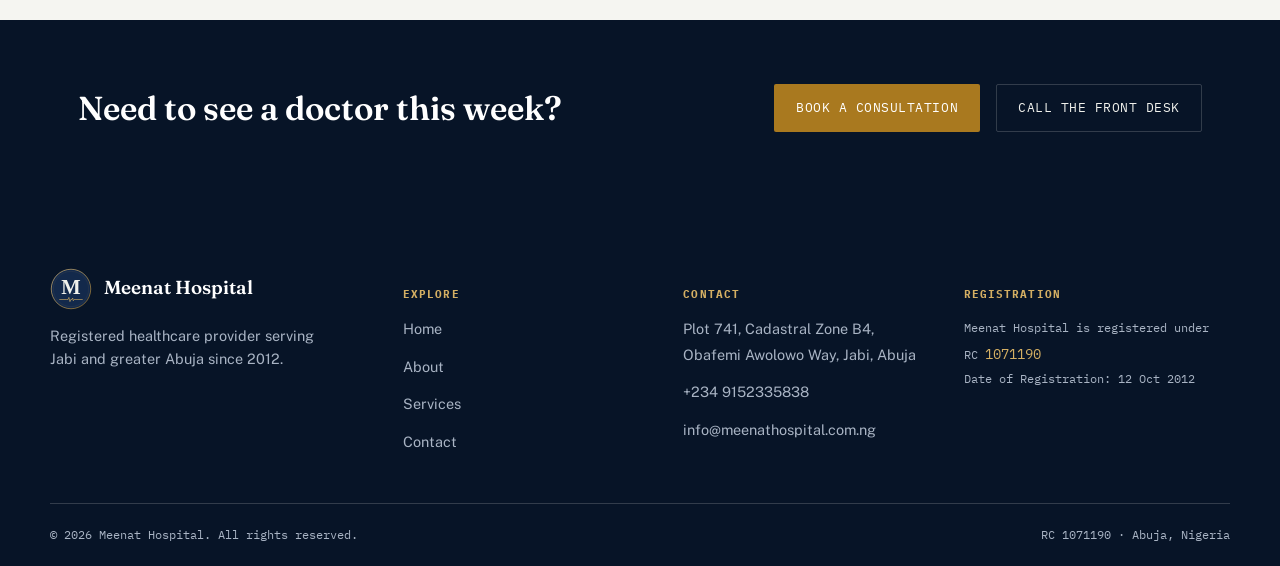
==== commit 8a3039a8: "new" ====
--- a/index.html
+++ b/index.html
@@ -35,7 +35,7 @@
       <div class="header-phone">
         <span class="label">Front Desk</span>
         <!-- PLACEHOLDER phone — replace with your real line -->
-        <span class="value">+234 803 000 0000</span>
+        <span class="value">+234 9152335838</span>
       </div>
       <a href="contact.html" class="btn btn-outline light">Book a Visit</a>
       <button class="nav-toggle" aria-label="Toggle menu" aria-expanded="false" aria-controls="main-nav">
@@ -209,8 +209,8 @@
     </div>
     <div class="split-visual">
       <div class="plaque">
-        <div class="row"><span class="k">Front Desk</span><span class="v">+234 803 000 0000</span></div>
-        <div class="row"><span class="k">Emergency Line</span><span class="v">+234 803 000 0001</span></div>
+        <div class="row"><span class="k">Front Desk</span><span class="v">+234 9152335838</span></div>
+        <div class="row"><span class="k">Emergency Line</span><span class="v">+234 9152335838</span></div>
         <div class="row"><span class="k">Email</span><span class="v">info@meenathospital.com.ng</span></div>
         <div class="row"><span class="k">Address</span><span class="v" style="max-width:190px;">Plot 741, Cadastral Zone B4, Obafemi Awolowo Way, Jabi, Abuja</span></div>
       </div>
@@ -249,7 +249,7 @@
       <h5>Contact</h5>
       <ul>
         <li><span>Plot 741, Cadastral Zone B4,<br>Obafemi Awolowo Way, Jabi, Abuja</span></li>
-        <li><a href="tel:+2348030000000">+234 803 000 0000</a></li>
+        <li><a href="tel:+234 9152335838">+234 9152335838</a></li>
         <li><a href="mailto:info@meenathospital.com.ng">info@meenathospital.com.ng</a></li>
       </ul>
     </div>
--- a/css/style.css
+++ b/css/style.css
@@ -114,11 +114,8 @@
 }
 .brand{ display:flex; align-items:center; gap:12px; }
 .brand-mark{
-  width:40px; height:40px; border-radius:50%;
-  background:var(--primary);
-  color:#fff;
-  display:flex; align-items:center; justify-content:center;
-  font-family:var(--font-display); font-weight:600; font-size:1.05rem;
+  width:42px; height:42px; border-radius:50%;
+  display:block;
   flex-shrink:0;
 }
 .brand-text{ line-height:1.1; }
@@ -226,8 +223,35 @@
 
 .hero-illustration{ position:relative; }
 
+/* Hero photo frame with overlapping registration seal */
+.hero-photo-frame{
+  width:100%; max-width:360px; margin-left:auto;
+  aspect-ratio:4/5; overflow:hidden;
+  border-radius:var(--radius-md);
+  border:1px solid var(--line-on-deep);
+  box-shadow:0 24px 60px rgba(0,0,0,.4);
+  position:relative;
+}
+.hero-photo-frame img{ width:100%; height:100%; object-fit:cover; display:block; }
+.hero-illustration .seal{
+  position:absolute; right:-34px; bottom:-34px;
+  background:var(--bg-deep);
+  box-shadow:0 14px 34px rgba(0,0,0,.45);
+}
+
+/* Generic photo frame used on interior pages */
+.photo-frame{
+  border-radius:var(--radius-md);
+  overflow:hidden;
+  border:1px solid var(--line);
+  box-shadow:0 16px 40px rgba(15,36,64,.14);
+}
+.photo-frame img{ width:100%; height:100%; object-fit:cover; display:block; }
+
 @media (max-width:960px){
   .hero .container{ grid-template-columns:1fr; padding-top:56px; padding-bottom:48px; gap:40px; }
+  .hero-photo-frame{ max-width:280px; margin:0 auto; }
+  .hero-illustration .seal{ width:170px; height:170px; right:-16px; bottom:-40px; }
   .seal{ margin:0 auto; width:190px; height:190px; }
   .hero-meta{ gap:1.6rem; }
 }
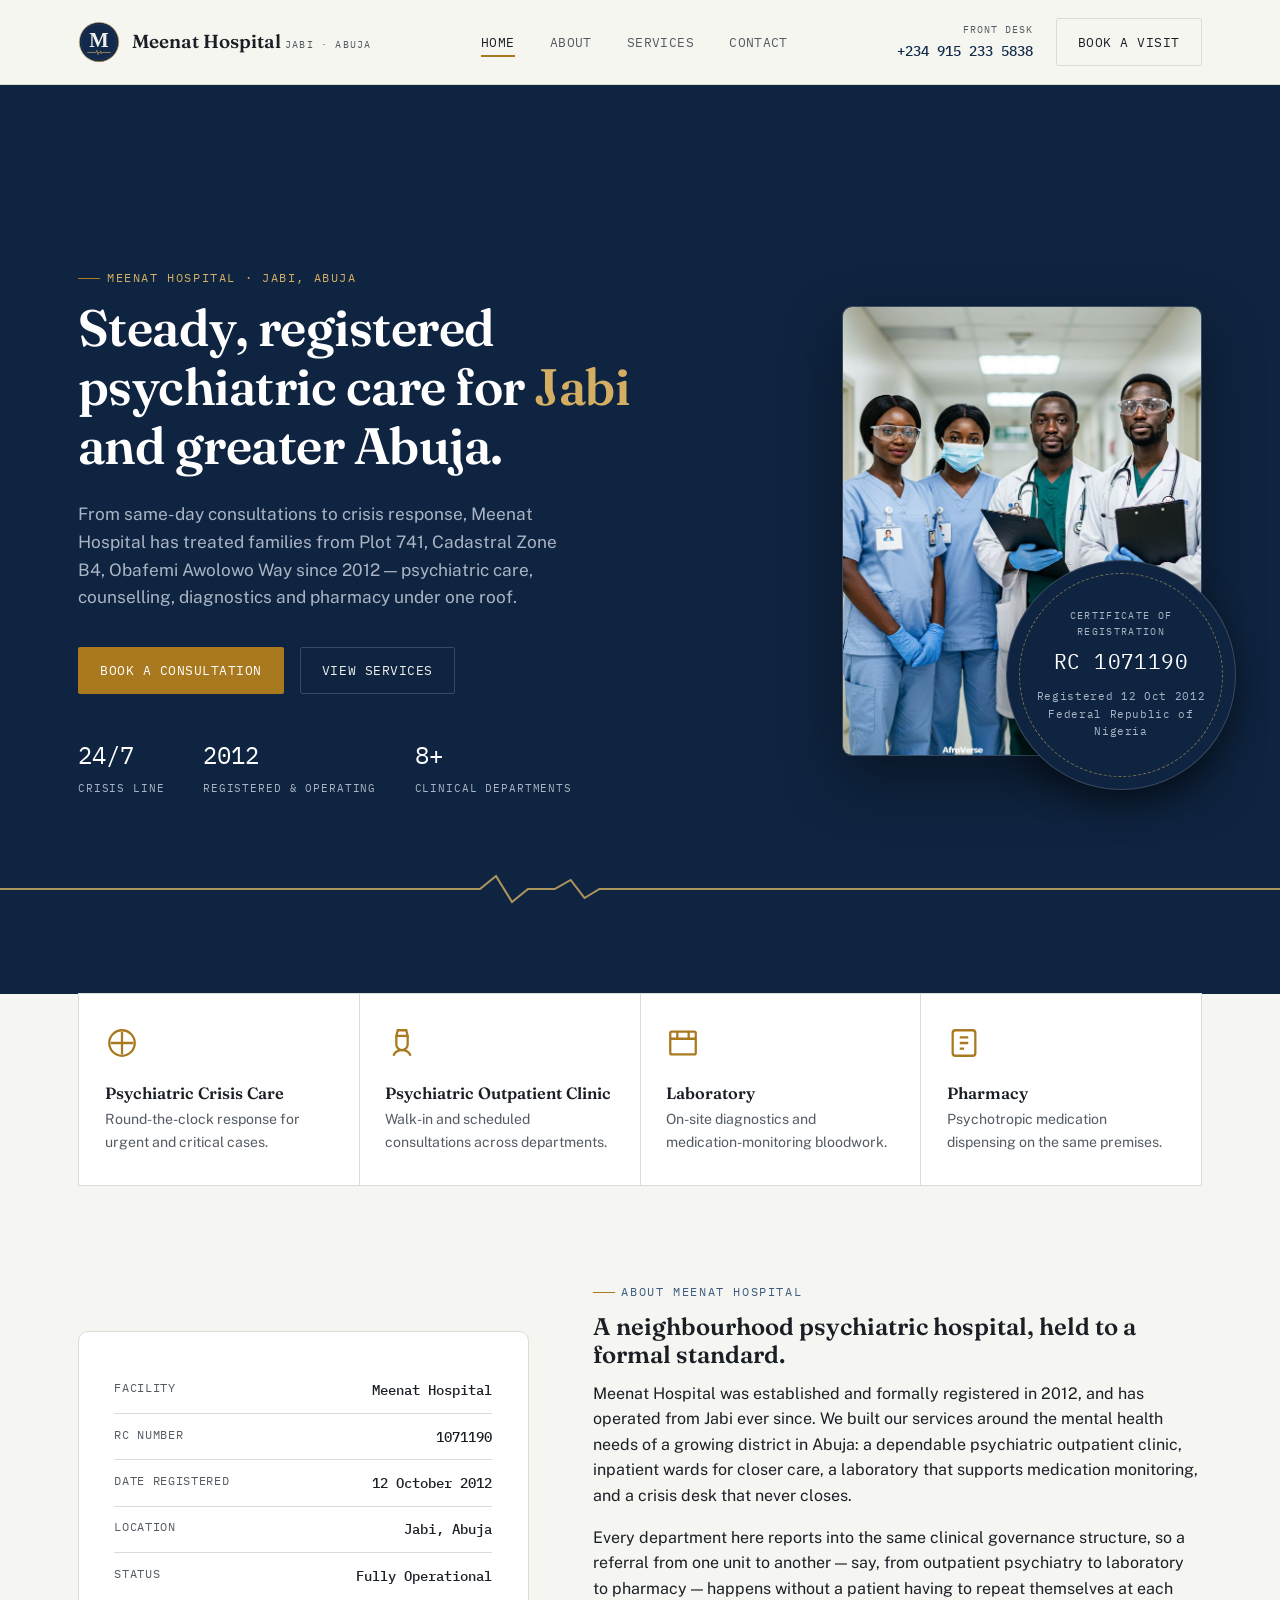
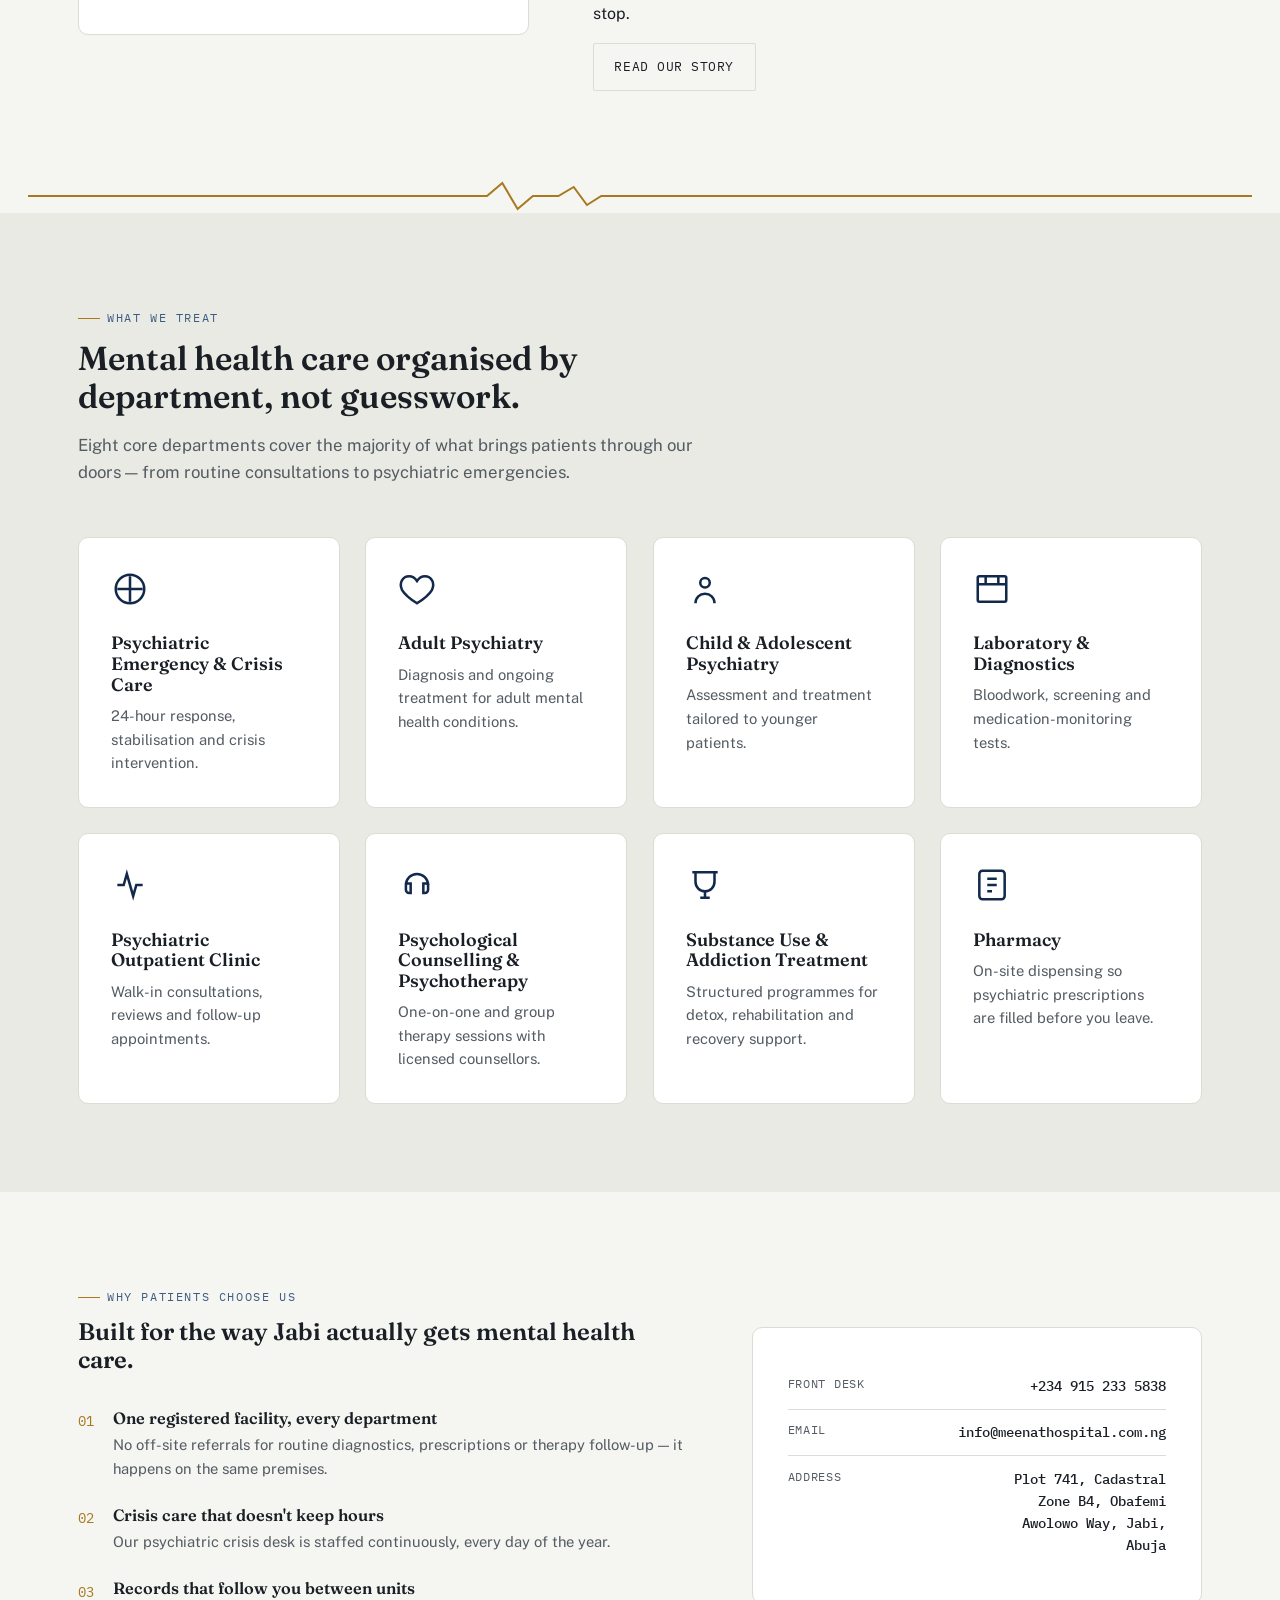
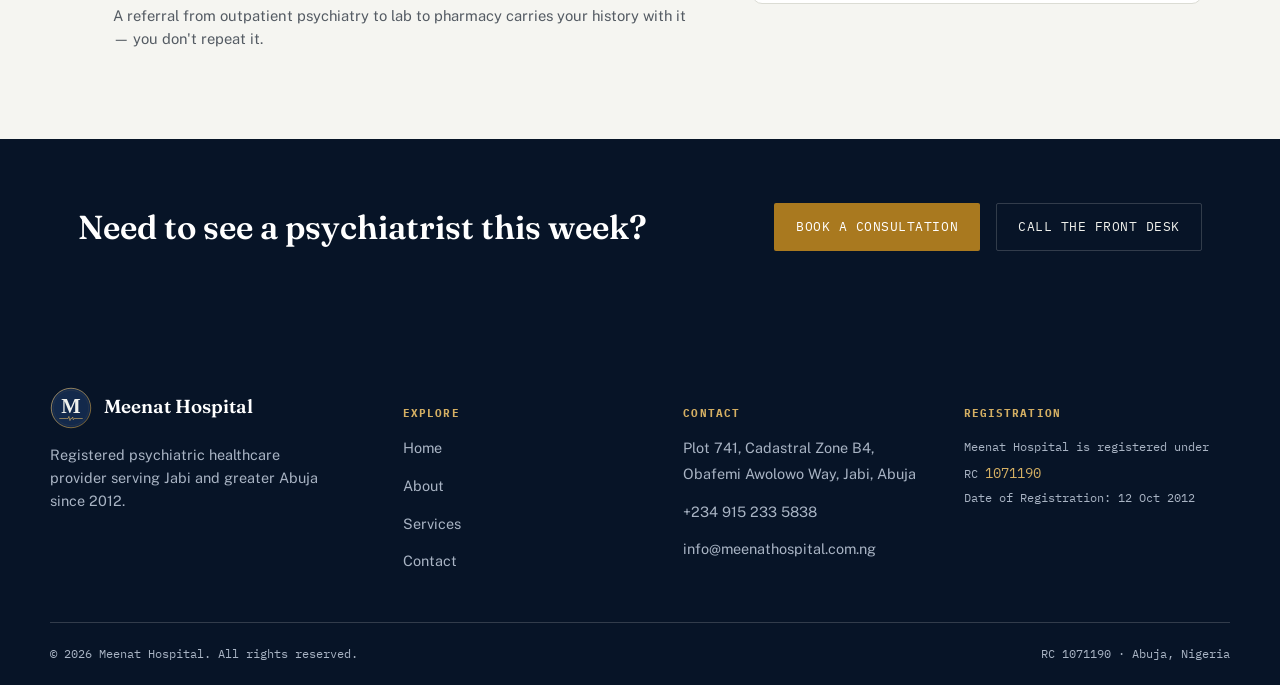
==== commit 612bb992: "new" ====
--- a/index.html
+++ b/index.html
@@ -3,8 +3,8 @@
 <head>
 <meta charset="UTF-8">
 <meta name="viewport" content="width=device-width, initial-scale=1.0">
-<title>Meenat Hospital — Registered Healthcare in Jabi, Abuja</title>
-<meta name="description" content="Meenat Hospital (RC 1071190) provides outpatient, emergency, maternity and diagnostic care from Plot 741, Cadastral Zone B4, Obafemi Awolowo Way, Jabi, Abuja.">
+<title>Meenat Hospital — Psychiatric &amp; Mental Health Care in Jabi, Abuja</title>
+<meta name="description" content="Meenat Hospital (RC 1071190) provides psychiatric, counselling and mental health care from Plot 741, Cadastral Zone B4, Obafemi Awolowo Way, Jabi, Abuja.">
 <link rel="preconnect" href="https://fonts.googleapis.com">
 <link rel="preconnect" href="https://fonts.gstatic.com" crossorigin>
 <link href="https://fonts.googleapis.com/css2?family=Fraunces:opsz,wght@9..144,500;9..144,600;9..144,700&family=Public+Sans:wght@400;500;600&family=IBM+Plex+Mono:wght@400;500&display=swap" rel="stylesheet">
@@ -35,7 +35,7 @@
       <div class="header-phone">
         <span class="label">Front Desk</span>
         <!-- PLACEHOLDER phone — replace with your real line -->
-        <span class="value">+234 9152335838</span>
+        <span class="value">+234 915 233 5838</span>
       </div>
       <a href="contact.html" class="btn btn-outline light">Book a Visit</a>
       <button class="nav-toggle" aria-label="Toggle menu" aria-expanded="false" aria-controls="main-nav">
@@ -50,14 +50,14 @@
   <div class="container">
     <div class="hero-copy">
       <span class="eyebrow on-deep">Meenat Hospital · Jabi, Abuja</span>
-      <h1>Steady, registered care for <em>Jabi</em> and greater Abuja.</h1>
-      <p class="hero-lede">From same-day consultations to emergency response, Meenat Hospital has treated families from Plot 741, Cadastral Zone B4, Obafemi Awolowo Way since 2012 — outpatient care, diagnostics, maternity and pharmacy under one roof.</p>
+      <h1>Steady, registered psychiatric care for <em>Jabi</em> and greater Abuja.</h1>
+      <p class="hero-lede">From same-day consultations to crisis response, Meenat Hospital has treated families from Plot 741, Cadastral Zone B4, Obafemi Awolowo Way since 2012 — psychiatric care, counselling, diagnostics and pharmacy under one roof.</p>
       <div class="hero-actions">
         <a href="contact.html" class="btn btn-primary">Book a Consultation</a>
         <a href="services.html" class="btn btn-outline">View Services</a>
       </div>
       <div class="hero-meta">
-        <div><span class="n">24/7</span><span class="l">Emergency Desk</span></div>
+        <div><span class="n">24/7</span><span class="l">Crisis Line</span></div>
         <div><span class="n">2012</span><span class="l">Registered &amp; Operating</span></div>
         <div><span class="n">8+</span><span class="l">Clinical Departments</span></div>
       </div>
@@ -87,23 +87,23 @@
     <div class="strip" style="transform:translateY(-1px);">
       <div class="strip-item">
         <svg class="ic" viewBox="0 0 24 24" fill="none" stroke="currentColor" stroke-width="1.6"><path d="M12 4v16M4 12h16"/><circle cx="12" cy="12" r="9"/></svg>
-        <h4>Emergency &amp; Trauma</h4>
+        <h4>Psychiatric Crisis Care</h4>
         <p>Round-the-clock response for urgent and critical cases.</p>
       </div>
       <div class="strip-item">
         <svg class="ic" viewBox="0 0 24 24" fill="none" stroke="currentColor" stroke-width="1.6"><path d="M9 3h6l1 4H8l1-4Z"/><path d="M8 7v6a4 4 0 0 0 8 0V7"/><path d="M6 21c1-3 3-4 6-4s5 1 6 4"/></svg>
-        <h4>Outpatient Clinic</h4>
+        <h4>Psychiatric Outpatient Clinic</h4>
         <p>Walk-in and scheduled consultations across departments.</p>
       </div>
       <div class="strip-item">
         <svg class="ic" viewBox="0 0 24 24" fill="none" stroke="currentColor" stroke-width="1.6"><rect x="3" y="4" width="18" height="16" rx="1"/><path d="M3 9h18M8 4v5M16 4v5"/></svg>
         <h4>Laboratory</h4>
-        <p>On-site diagnostics with same-day results for most tests.</p>
+        <p>On-site diagnostics and medication-monitoring bloodwork.</p>
       </div>
       <div class="strip-item">
         <svg class="ic" viewBox="0 0 24 24" fill="none" stroke="currentColor" stroke-width="1.6"><rect x="4" y="3" width="16" height="18" rx="2"/><path d="M9 8h6M9 12h6M9 16h3"/></svg>
         <h4>Pharmacy</h4>
-        <p>Dispensing and prescription support on the same premises.</p>
+        <p>Psychotropic medication dispensing on the same premises.</p>
       </div>
     </div>
   </div>
@@ -123,9 +123,9 @@
     </div>
     <div class="split-content">
       <span class="eyebrow">About Meenat Hospital</span>
-      <h2>A neighbourhood hospital, held to a formal standard.</h2>
-      <p>Meenat Hospital was established and formally registered in 2012, and has operated from Jabi ever since. We built our services around what a growing district in Abuja actually needs day to day: a dependable outpatient clinic, a maternity ward, a laboratory that turns results around quickly, and an emergency desk that never closes.</p>
-      <p>Every department here reports into the same clinical governance structure, so a referral from one unit to another — say, from outpatient to laboratory to pharmacy — happens without a patient having to repeat themselves at each stop.</p>
+      <h2>A neighbourhood psychiatric hospital, held to a formal standard.</h2>
+      <p>Meenat Hospital was established and formally registered in 2012, and has operated from Jabi ever since. We built our services around the mental health needs of a growing district in Abuja: a dependable psychiatric outpatient clinic, inpatient wards for closer care, a laboratory that supports medication monitoring, and a crisis desk that never closes.</p>
+      <p>Every department here reports into the same clinical governance structure, so a referral from one unit to another — say, from outpatient psychiatry to laboratory to pharmacy — happens without a patient having to repeat themselves at each stop.</p>
       <a href="about.html" class="btn btn-outline light">Read Our Story</a>
     </div>
   </div>
@@ -138,49 +138,49 @@
   <div class="container">
     <div class="section-head">
       <span class="eyebrow">What We Treat</span>
-      <h2>Care organised by department, not guesswork.</h2>
-      <p>Eight core departments cover the majority of what brings patients through our doors — from routine checkups to emergency admissions.</p>
+      <h2>Mental health care organised by department, not guesswork.</h2>
+      <p>Eight core departments cover the majority of what brings patients through our doors — from routine consultations to psychiatric emergencies.</p>
     </div>
     <div class="grid grid-4">
       <div class="card">
         <svg class="ic" viewBox="0 0 24 24" fill="none" stroke="currentColor" stroke-width="1.6"><path d="M12 4v16M4 12h16"/><circle cx="12" cy="12" r="9"/></svg>
-        <h3>Emergency &amp; Trauma</h3>
-        <p>24-hour response, resuscitation bay and ambulance coordination.</p>
+        <h3>Psychiatric Emergency &amp; Crisis Care</h3>
+        <p>24-hour response, stabilisation and crisis intervention.</p>
       </div>
       <div class="card">
         <svg class="ic" viewBox="0 0 24 24" fill="none" stroke="currentColor" stroke-width="1.6"><path d="M12 21s-7-4.35-9.5-8.5C.5 8 3 4 7 4c2 0 4 1.5 5 3 1-1.5 3-3 5-3 4 0 6.5 4 4.5 8.5C19 16.65 12 21 12 21Z"/></svg>
-        <h3>Maternity &amp; Gynaecology</h3>
-        <p>Antenatal care, delivery suites and postnatal follow-up.</p>
+        <h3>Adult Psychiatry</h3>
+        <p>Diagnosis and ongoing treatment for adult mental health conditions.</p>
       </div>
       <div class="card">
         <svg class="ic" viewBox="0 0 24 24" fill="none" stroke="currentColor" stroke-width="1.6"><circle cx="12" cy="8" r="3"/><path d="M6 21c0-3.5 2.7-6 6-6s6 2.5 6 6"/></svg>
-        <h3>Paediatrics</h3>
-        <p>Growth checks, immunisation and treatment for children.</p>
+        <h3>Child &amp; Adolescent Psychiatry</h3>
+        <p>Assessment and treatment tailored to younger patients.</p>
       </div>
       <div class="card">
         <svg class="ic" viewBox="0 0 24 24" fill="none" stroke="currentColor" stroke-width="1.6"><rect x="3" y="4" width="18" height="16" rx="1"/><path d="M3 9h18M8 4v5M16 4v5"/></svg>
         <h3>Laboratory &amp; Diagnostics</h3>
-        <p>Blood work, imaging referrals and same-day results.</p>
+        <p>Bloodwork, screening and medication-monitoring tests.</p>
       </div>
       <div class="card">
         <svg class="ic" viewBox="0 0 24 24" fill="none" stroke="currentColor" stroke-width="1.6"><path d="M4 12h4l2-7 4 14 2-7h4"/></svg>
-        <h3>General Outpatient</h3>
-        <p>Walk-in consultations for everyday illness and follow-up.</p>
+        <h3>Psychiatric Outpatient Clinic</h3>
+        <p>Walk-in consultations, reviews and follow-up appointments.</p>
       </div>
       <div class="card">
         <svg class="ic" viewBox="0 0 24 24" fill="none" stroke="currentColor" stroke-width="1.6"><path d="M5 12a7 7 0 0 1 14 0M5 12v3a2 2 0 0 0 2 2h1v-6H6a1 1 0 0 0-1 1Z"/><path d="M19 12v3a2 2 0 0 1-2 2h-1v-6h2a1 1 0 0 1 1 1Z"/></svg>
-        <h3>Physiotherapy</h3>
-        <p>Post-injury and post-surgical rehabilitation programmes.</p>
+        <h3>Psychological Counselling &amp; Psychotherapy</h3>
+        <p>One-on-one and group therapy sessions with licensed counsellors.</p>
       </div>
       <div class="card">
         <svg class="ic" viewBox="0 0 24 24" fill="none" stroke="currentColor" stroke-width="1.6"><path d="M4 4h16M6 4v6a6 6 0 0 0 12 0V4M9 20h6M12 16v4"/></svg>
-        <h3>Dental Care</h3>
-        <p>Routine cleaning, extractions and restorative treatment.</p>
+        <h3>Substance Use &amp; Addiction Treatment</h3>
+        <p>Structured programmes for detox, rehabilitation and recovery support.</p>
       </div>
       <div class="card">
         <svg class="ic" viewBox="0 0 24 24" fill="none" stroke="currentColor" stroke-width="1.6"><rect x="4" y="3" width="16" height="18" rx="2"/><path d="M9 8h6M9 12h6M9 16h3"/></svg>
         <h3>Pharmacy</h3>
-        <p>On-site dispensing so prescriptions are filled before you leave.</p>
+        <p>On-site dispensing so psychiatric prescriptions are filled before you leave.</p>
       </div>
     </div>
   </div>
@@ -191,26 +191,25 @@
   <div class="container split reverse">
     <div class="split-content">
       <span class="eyebrow">Why Patients Choose Us</span>
-      <h2>Built for the way Jabi actually gets care.</h2>
+      <h2>Built for the way Jabi actually gets mental health care.</h2>
       <div class="grid" style="margin-top:2.2rem; gap:1.6rem;">
         <div class="value">
           <span class="num">01</span>
-          <div><h4>One registered facility, every department</h4><p>No off-site referrals for routine diagnostics, prescriptions or follow-up — it happens on the same premises.</p></div>
+          <div><h4>One registered facility, every department</h4><p>No off-site referrals for routine diagnostics, prescriptions or therapy follow-up — it happens on the same premises.</p></div>
         </div>
         <div class="value">
           <span class="num">02</span>
-          <div><h4>Emergency care that doesn't keep hours</h4><p>The emergency desk and trauma bay are staffed continuously, every day of the year.</p></div>
+          <div><h4>Crisis care that doesn't keep hours</h4><p>Our psychiatric crisis desk is staffed continuously, every day of the year.</p></div>
         </div>
         <div class="value">
           <span class="num">03</span>
-          <div><h4>Records that follow you between units</h4><p>A referral from outpatient to lab to pharmacy carries your history with it — you don't repeat it.</p></div>
+          <div><h4>Records that follow you between units</h4><p>A referral from outpatient psychiatry to lab to pharmacy carries your history with it — you don't repeat it.</p></div>
         </div>
       </div>
     </div>
     <div class="split-visual">
       <div class="plaque">
-        <div class="row"><span class="k">Front Desk</span><span class="v">+234 9152335838</span></div>
-        <div class="row"><span class="k">Emergency Line</span><span class="v">+234 9152335838</span></div>
+        <div class="row"><span class="k">Front Desk</span><span class="v">+234 915 233 5838</span></div>
         <div class="row"><span class="k">Email</span><span class="v">info@meenathospital.com.ng</span></div>
         <div class="row"><span class="k">Address</span><span class="v" style="max-width:190px;">Plot 741, Cadastral Zone B4, Obafemi Awolowo Way, Jabi, Abuja</span></div>
       </div>
@@ -221,10 +220,10 @@
 <!-- ============ CTA BAND ============ -->
 <section class="cta-band" style="padding:0;">
   <div class="container">
-    <h2>Need to see a doctor this week?</h2>
+    <h2>Need to see a psychiatrist this week?</h2>
     <div class="cta-band-actions">
       <a href="contact.html" class="btn btn-primary">Book a Consultation</a>
-      <a href="tel:+2348030000000" class="btn btn-outline">Call the Front Desk</a>
+      <a href="tel:+2349152335838" class="btn btn-outline">Call the Front Desk</a>
     </div>
   </div>
 </section>
@@ -234,7 +233,7 @@
   <div class="container footer-top">
     <div class="footer-brand">
       <a href="index.html" class="brand"><img src="assets/logo-mark.svg" alt="Meenat Hospital emblem" class="brand-mark"><span class="brand-text"><span class="brand-name">Meenat Hospital</span></span></a>
-      <p>Registered healthcare provider serving Jabi and greater Abuja since 2012.</p>
+      <p>Registered psychiatric healthcare provider serving Jabi and greater Abuja since 2012.</p>
     </div>
     <div class="footer-col">
       <h5>Explore</h5>
@@ -249,7 +248,7 @@
       <h5>Contact</h5>
       <ul>
         <li><span>Plot 741, Cadastral Zone B4,<br>Obafemi Awolowo Way, Jabi, Abuja</span></li>
-        <li><a href="tel:+234 9152335838">+234 9152335838</a></li>
+        <li><a href="tel:+2349152335838">+234 915 233 5838</a></li>
         <li><a href="mailto:info@meenathospital.com.ng">info@meenathospital.com.ng</a></li>
       </ul>
     </div>
